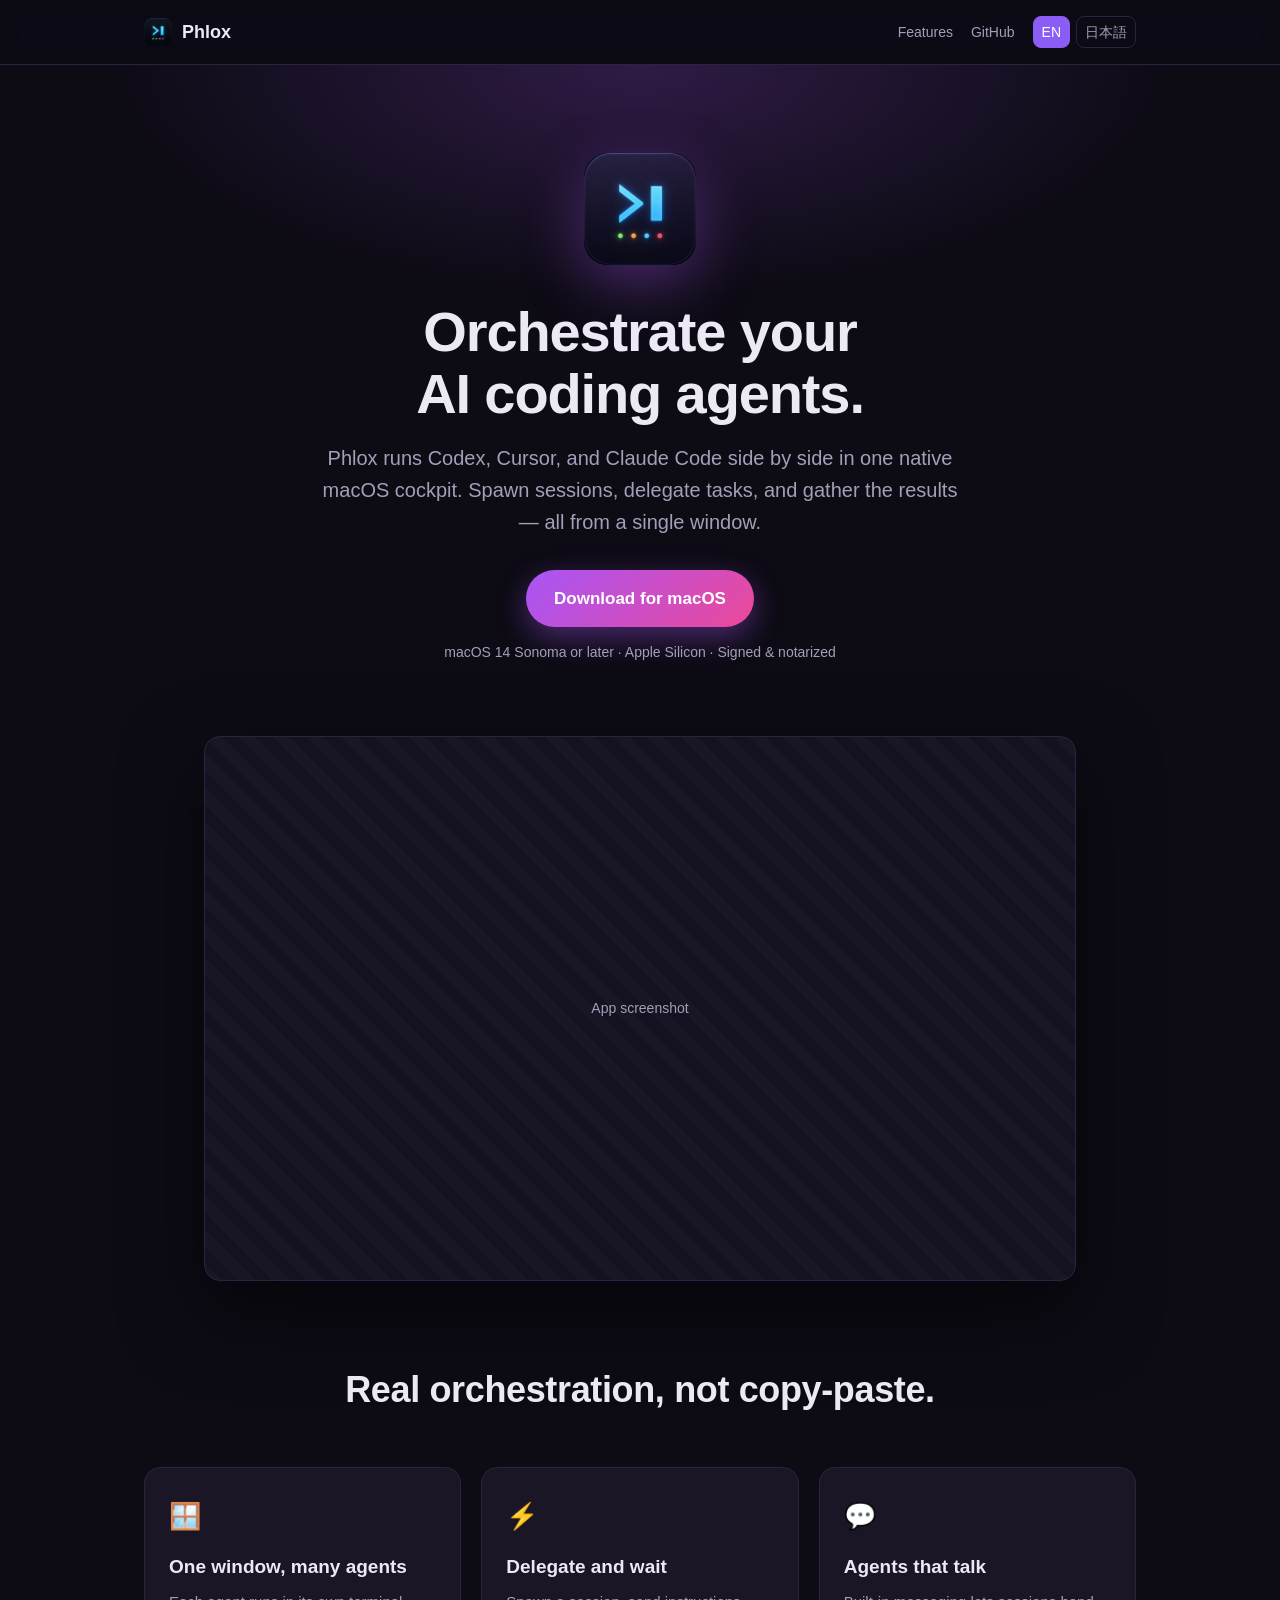
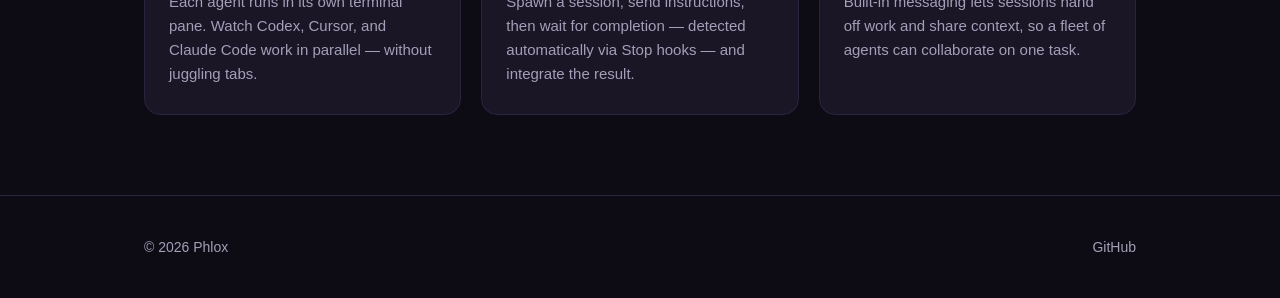
==== index.html @ bf32d3f9 "DLボタン/GitHubリンクを phlox-dist に修正" ====
<!DOCTYPE html>
<html lang="en">
<head>
  <meta charset="UTF-8" />
  <meta name="viewport" content="width=device-width, initial-scale=1.0" />
  <title>Phlox — Orchestrate your AI coding agents</title>
  <meta name="description" content="Phlox runs Codex, Cursor, and Claude Code side by side in one native macOS cockpit. Spawn sessions, delegate tasks, and gather the results — all from a single window." />
  <meta property="og:title" content="Phlox — Orchestrate your AI coding agents" />
  <meta property="og:description" content="Run Codex, Cursor, and Claude Code in parallel on your Mac. Spawn, delegate, integrate." />
  <meta property="og:type" content="website" />
  <meta property="og:url" content="https://phlox.cc/" />
  <meta property="og:image" content="https://phlox.cc/assets/icon.png" />
  <link rel="icon" href="assets/icon.png" />
  <link rel="stylesheet" href="styles.css" />
</head>
<body>
  <header>
    <div class="container nav">
      <a class="brand" href="/"><img src="assets/icon.png" alt="Phlox" />Phlox</a>
      <div class="nav-right">
        <a href="#features">Features</a>
        <a href="https://github.com/HMNZK/phlox-dist" target="_blank" rel="noopener">GitHub</a>
        <span class="lang">
          <a href="/" class="active">EN</a>
          <a href="/ja/">日本語</a>
        </span>
      </div>
    </div>
  </header>

  <main>
    <section class="hero">
      <div class="container">
        <img class="app-icon" src="assets/icon.png" alt="Phlox app icon" />
        <h1>Orchestrate your<br />AI coding agents.</h1>
        <p class="sub">Phlox runs Codex, Cursor, and Claude Code side by side in one native macOS cockpit. Spawn sessions, delegate tasks, and gather the results — all from a single window.</p>
        <div class="cta">
          <a class="btn-primary" href="https://github.com/HMNZK/phlox-dist/releases/latest/download/Phlox.dmg">Download for macOS</a>
        </div>
        <div class="req">macOS 14 Sonoma or later · Apple Silicon · Signed &amp; notarized</div>
      </div>
    </section>

    <section class="container shot">
      <div class="shot-frame">
        <!-- TODO: replace with assets/screenshot.png (captured from the running app) -->
        <div class="shot-placeholder">App screenshot</div>
      </div>
    </section>

    <section class="features" id="features">
      <div class="container">
        <h2>Real orchestration, not copy-paste.</h2>
        <div class="grid">
          <div class="card">
            <div class="ic">🪟</div>
            <h3>One window, many agents</h3>
            <p>Each agent runs in its own terminal pane. Watch Codex, Cursor, and Claude Code work in parallel — without juggling tabs.</p>
          </div>
          <div class="card">
            <div class="ic">⚡</div>
            <h3>Delegate and wait</h3>
            <p>Spawn a session, send instructions, then wait for completion — detected automatically via Stop hooks — and integrate the result.</p>
          </div>
          <div class="card">
            <div class="ic">💬</div>
            <h3>Agents that talk</h3>
            <p>Built-in messaging lets sessions hand off work and share context, so a fleet of agents can collaborate on one task.</p>
          </div>
        </div>
      </div>
    </section>
  </main>

  <footer>
    <div class="container foot">
      <span>© 2026 Phlox</span>
      <span>
        <a href="https://github.com/HMNZK/phlox-dist" target="_blank" rel="noopener">GitHub</a>
      </span>
    </div>
  </footer>
</body>
</html>
---- styles.css ----
:root {
  --bg: #0d0b14;
  --bg-soft: #141121;
  --card: #1a1626;
  --border: #2a2440;
  --text: #ece9f5;
  --muted: #a39fb8;
  --accent: #8b5cf6;
  --accent-grad: linear-gradient(135deg, #a855f7 0%, #ec4899 100%);
  --radius: 16px;
  --maxw: 1040px;
}

* { box-sizing: border-box; }

html { scroll-behavior: smooth; }

body {
  margin: 0;
  font-family: -apple-system, BlinkMacSystemFont, "Segoe UI", "Hiragino Sans",
    "Noto Sans JP", Roboto, Helvetica, Arial, sans-serif;
  background: var(--bg);
  color: var(--text);
  line-height: 1.6;
  -webkit-font-smoothing: antialiased;
}

a { color: inherit; text-decoration: none; }

.container { max-width: var(--maxw); margin: 0 auto; padding: 0 24px; }

/* ---- Header ---- */
header {
  position: sticky;
  top: 0;
  z-index: 10;
  backdrop-filter: saturate(140%) blur(12px);
  background: rgba(13, 11, 20, 0.72);
  border-bottom: 1px solid var(--border);
}
.nav {
  display: flex;
  align-items: center;
  justify-content: space-between;
  height: 64px;
}
.brand { display: flex; align-items: center; gap: 10px; font-weight: 700; font-size: 18px; }
.brand img { width: 28px; height: 28px; border-radius: 7px; }
.nav-right { display: flex; align-items: center; gap: 18px; font-size: 14px; color: var(--muted); }
.nav-right a:hover { color: var(--text); }
.lang { display: inline-flex; gap: 6px; }
.lang a { padding: 4px 8px; border-radius: 8px; border: 1px solid var(--border); }
.lang a.active { background: var(--accent); color: #fff; border-color: var(--accent); }

/* ---- Hero ---- */
.hero { text-align: center; padding: 88px 0 64px; position: relative; }
.hero::before {
  content: "";
  position: absolute; inset: 0;
  background: radial-gradient(60% 50% at 50% 0%, rgba(168, 85, 247, 0.22), transparent 70%);
  pointer-events: none;
}
.hero img.app-icon { width: 112px; height: 112px; border-radius: 24px; box-shadow: 0 20px 60px rgba(168,85,247,0.35); }
.hero h1 {
  font-size: clamp(34px, 6vw, 56px);
  line-height: 1.12;
  margin: 28px 0 16px;
  letter-spacing: -0.02em;
  font-weight: 800;
}
.hero p.sub {
  font-size: clamp(17px, 2.4vw, 20px);
  color: var(--muted);
  max-width: 640px;
  margin: 0 auto 32px;
}
.cta { display: inline-flex; align-items: center; gap: 10px; }
.btn-primary {
  display: inline-flex; align-items: center; gap: 10px;
  background: var(--accent-grad);
  color: #fff;
  font-weight: 700;
  font-size: 17px;
  padding: 15px 28px;
  border-radius: 999px;
  box-shadow: 0 10px 30px rgba(168,85,247,0.4);
  transition: transform .12s ease, box-shadow .12s ease;
}
.btn-primary:hover { transform: translateY(-2px); box-shadow: 0 14px 38px rgba(168,85,247,0.5); }
.req { margin-top: 14px; font-size: 14px; color: var(--muted); }

/* ---- Shot ---- */
.shot { margin: 8px auto 0; max-width: 920px; }
.shot-frame {
  border: 1px solid var(--border);
  border-radius: var(--radius);
  overflow: hidden;
  background: var(--bg-soft);
  box-shadow: 0 30px 80px rgba(0,0,0,0.5);
}
.shot-frame img { display: block; width: 100%; height: auto; }
.shot-placeholder {
  aspect-ratio: 16 / 10;
  display: flex; align-items: center; justify-content: center;
  color: var(--muted); font-size: 14px;
  background:
    repeating-linear-gradient(45deg, rgba(255,255,255,0.02) 0 12px, transparent 12px 24px);
}

/* ---- Features ---- */
.features { padding: 80px 0; }
.features h2 { text-align: center; font-size: clamp(26px, 4vw, 36px); margin: 0 0 48px; letter-spacing: -0.01em; }
.grid {
  display: grid;
  grid-template-columns: repeat(3, 1fr);
  gap: 20px;
}
.card {
  background: var(--card);
  border: 1px solid var(--border);
  border-radius: var(--radius);
  padding: 28px 24px;
}
.card .ic { font-size: 26px; margin-bottom: 14px; }
.card h3 { margin: 0 0 8px; font-size: 19px; }
.card p { margin: 0; color: var(--muted); font-size: 15px; }

/* ---- Footer ---- */
footer {
  border-top: 1px solid var(--border);
  padding: 40px 0;
  color: var(--muted);
  font-size: 14px;
}
.foot { display: flex; align-items: center; justify-content: space-between; flex-wrap: wrap; gap: 12px; }
.foot a:hover { color: var(--text); }

@media (max-width: 760px) {
  .grid { grid-template-columns: 1fr; }
  .hero { padding: 56px 0 40px; }
}
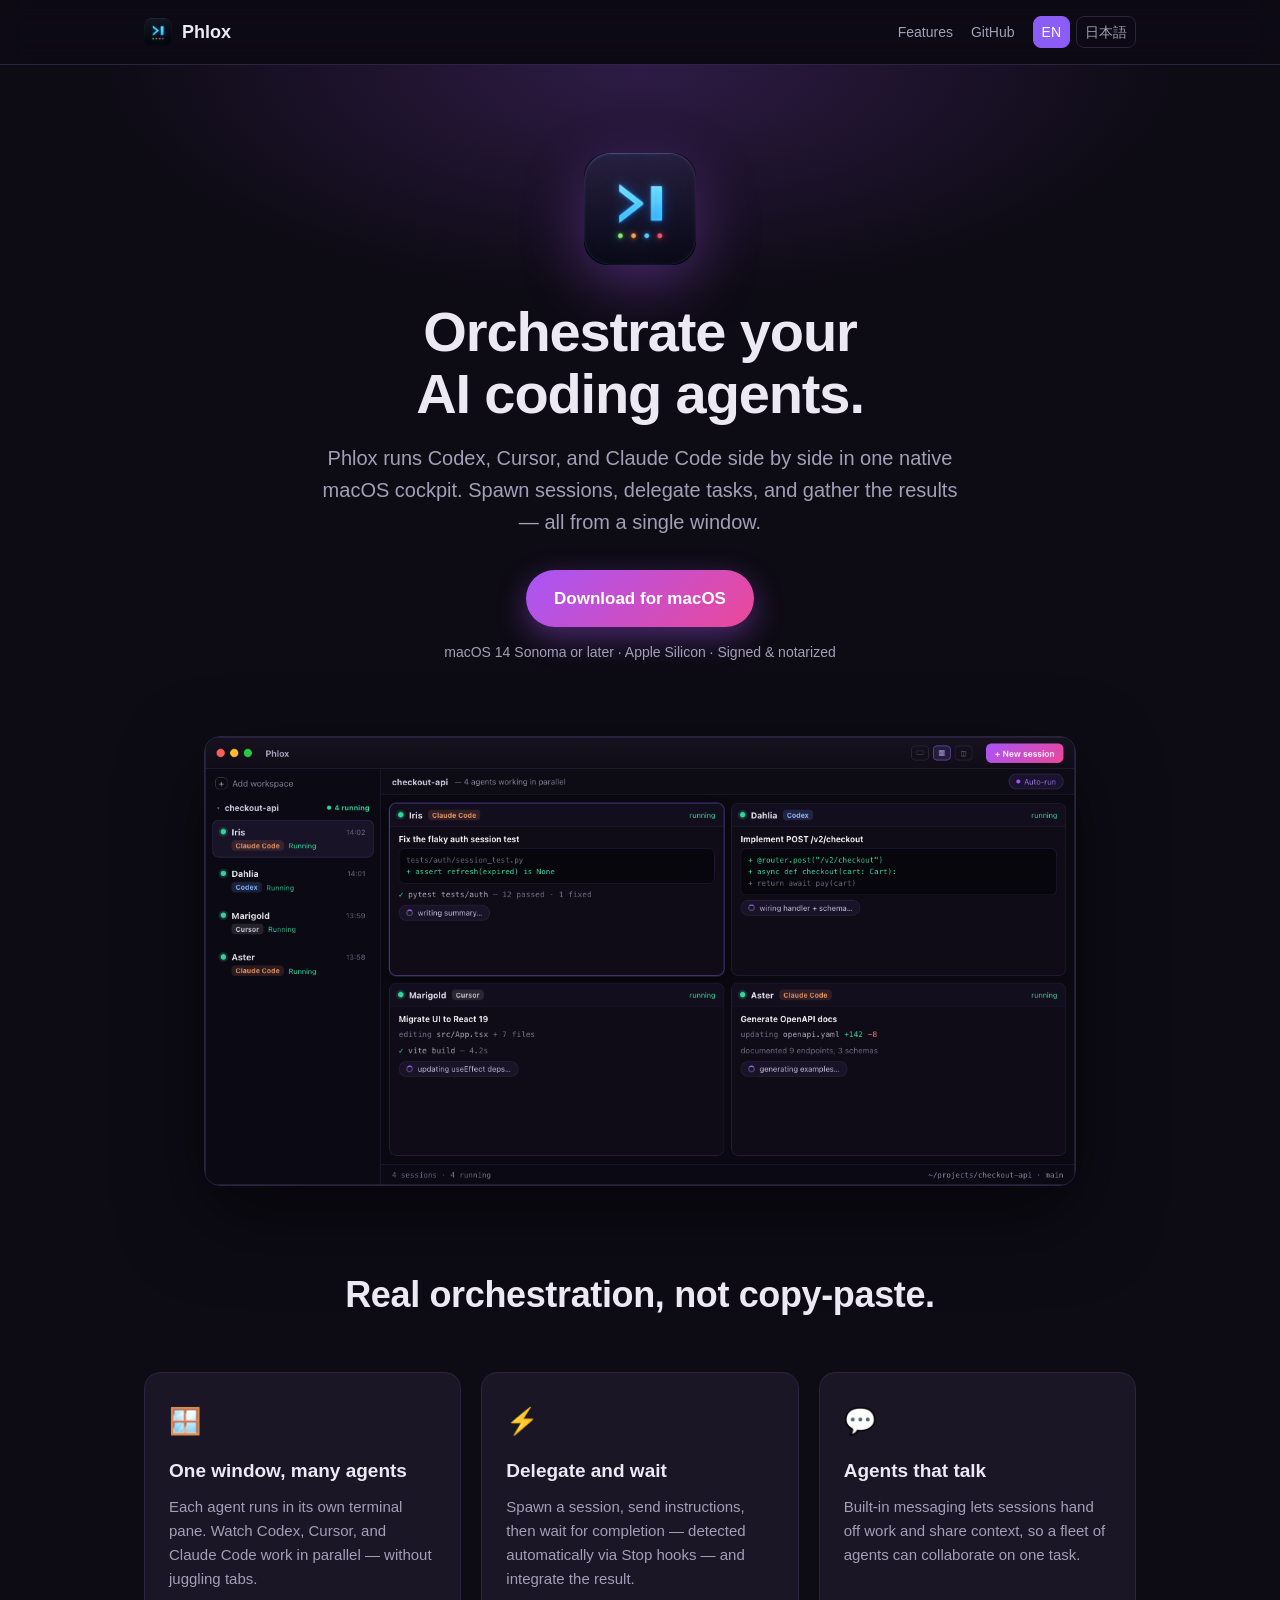
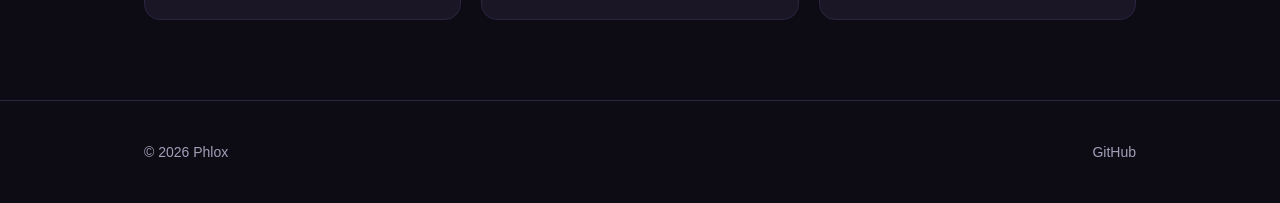
==== commit e0652294: "サイト更新: マーケ用スクショ(並列グリッド)を反映" ====
--- a/index.html
+++ b/index.html
@@ -43,8 +43,7 @@
 
     <section class="container shot">
       <div class="shot-frame">
-        <!-- TODO: replace with assets/screenshot.png (captured from the running app) -->
-        <div class="shot-placeholder">App screenshot</div>
+        <img src="assets/screenshot.png" alt="Phlox running Claude Code, Codex, and Cursor agents in parallel" />
       </div>
     </section>
 
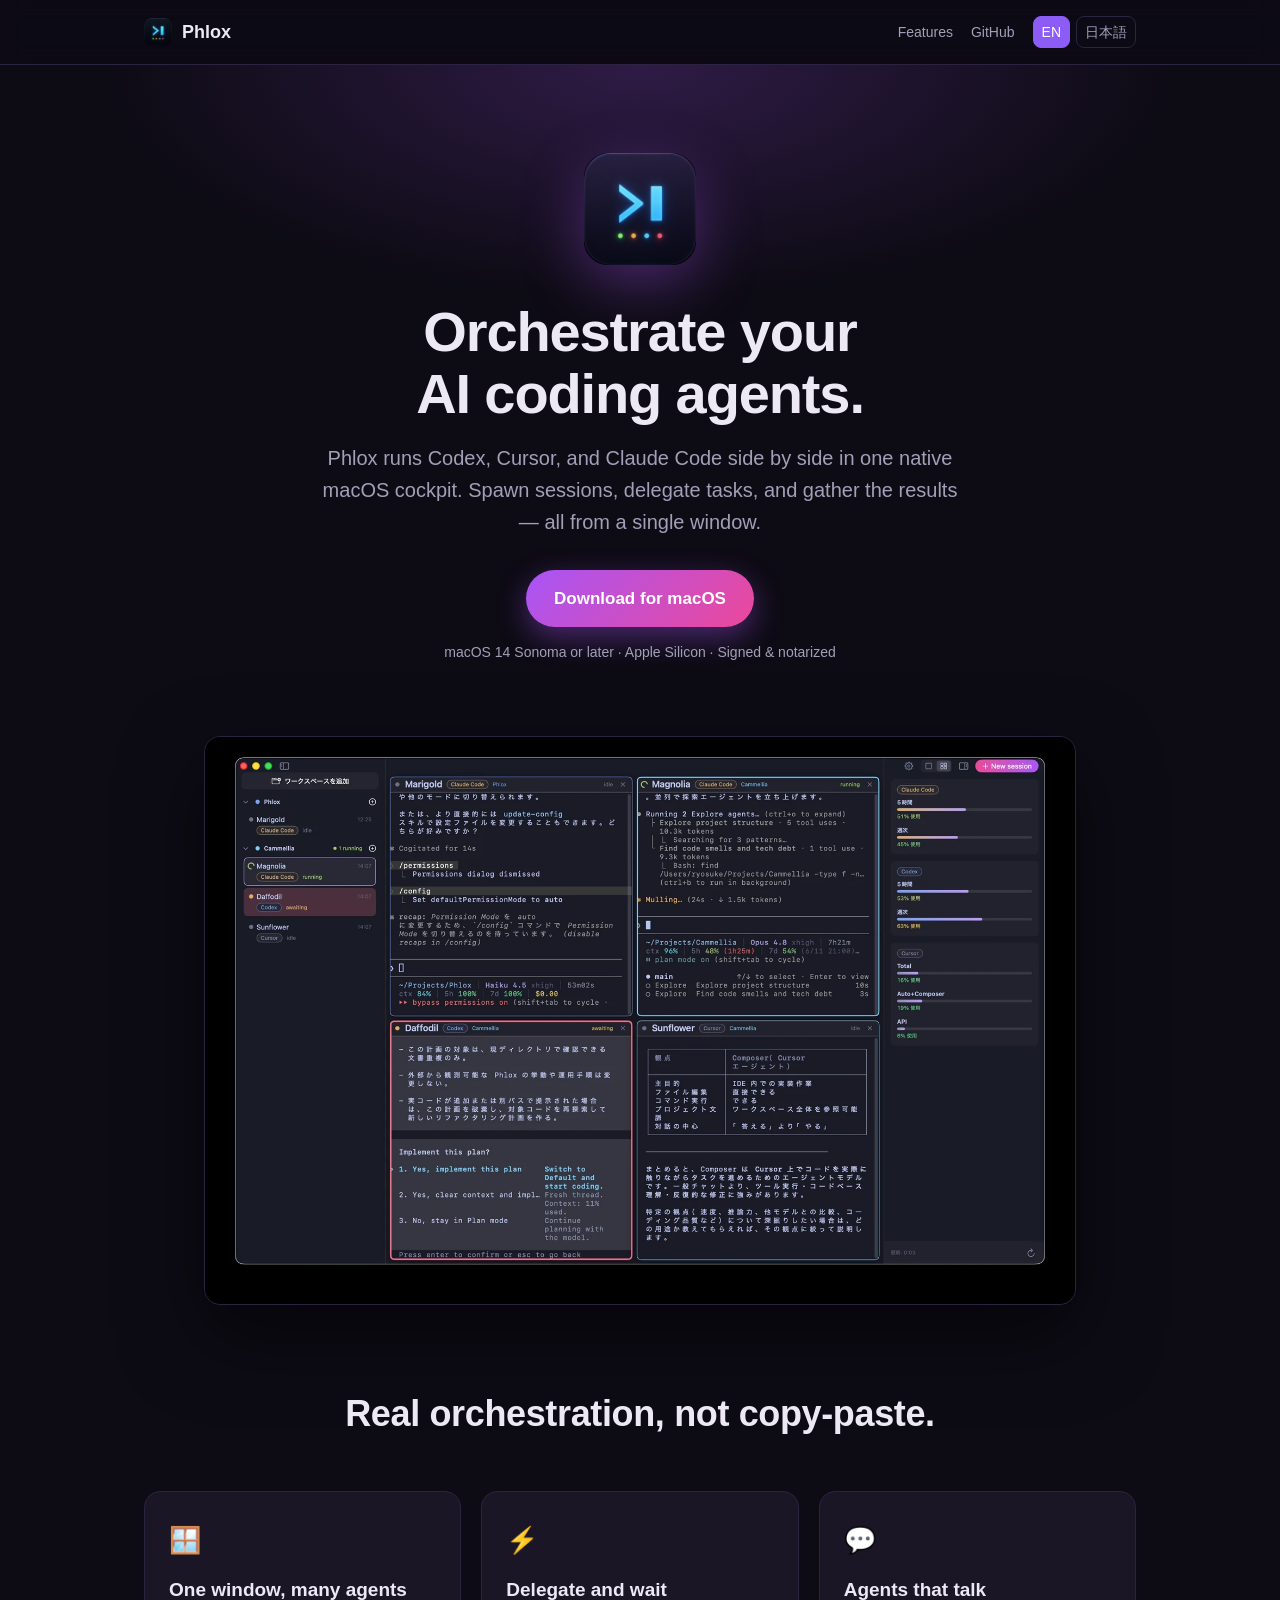
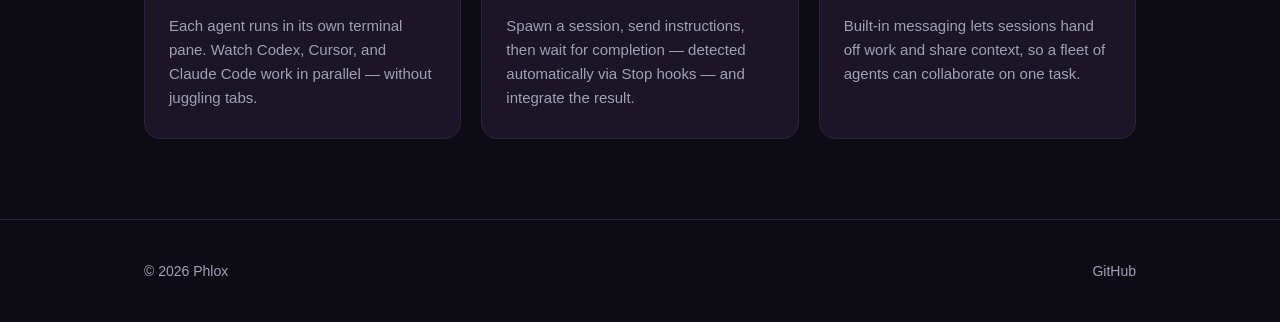
==== commit 3a02dd83: "LPのスクショを最新UI(4エージェントグリッド+使用量サイドバー)に更新しWebP軽量化" ====
--- a/index.html
+++ b/index.html
@@ -43,7 +43,7 @@
 
     <section class="container shot">
       <div class="shot-frame">
-        <img src="assets/screenshot.png" alt="Phlox running Claude Code, Codex, and Cursor agents in parallel" />
+        <img src="assets/screenshot.webp" alt="Phlox running Claude Code, Codex, and Cursor agents in parallel" />
       </div>
     </section>
 
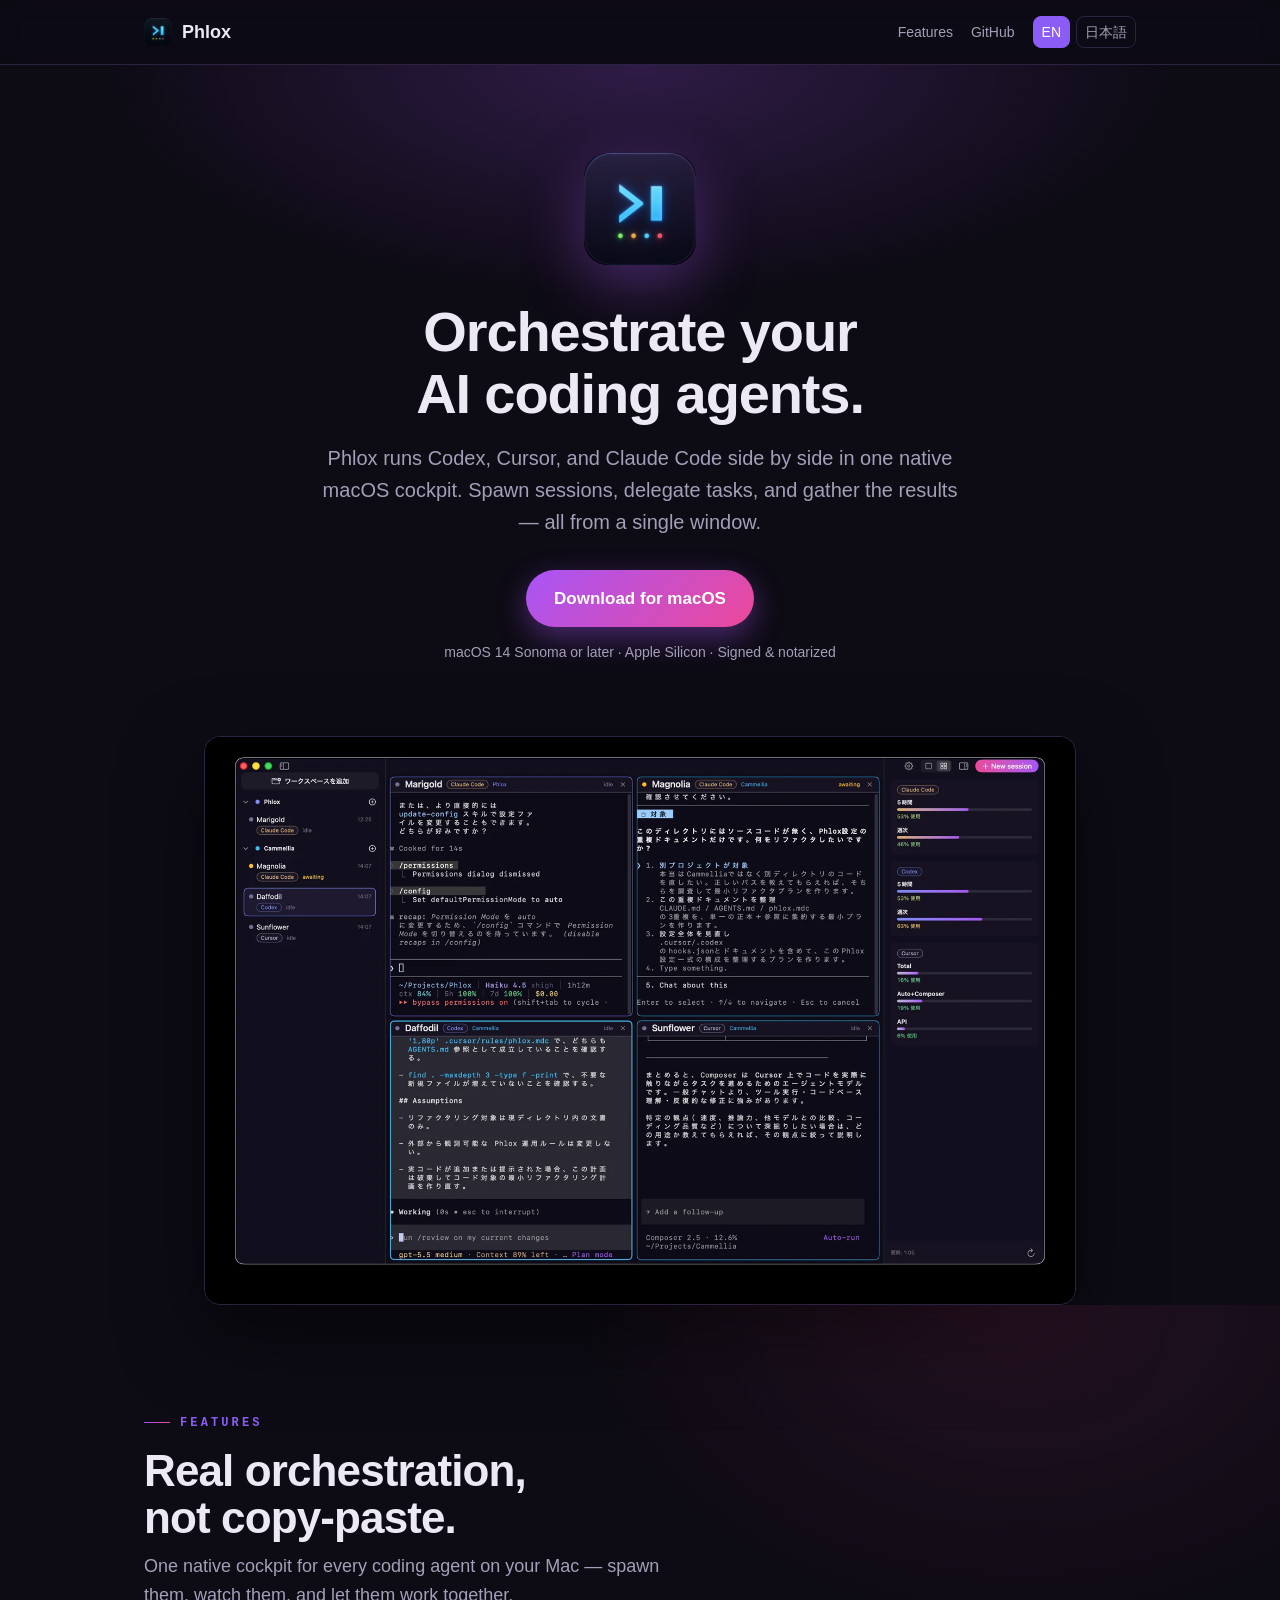
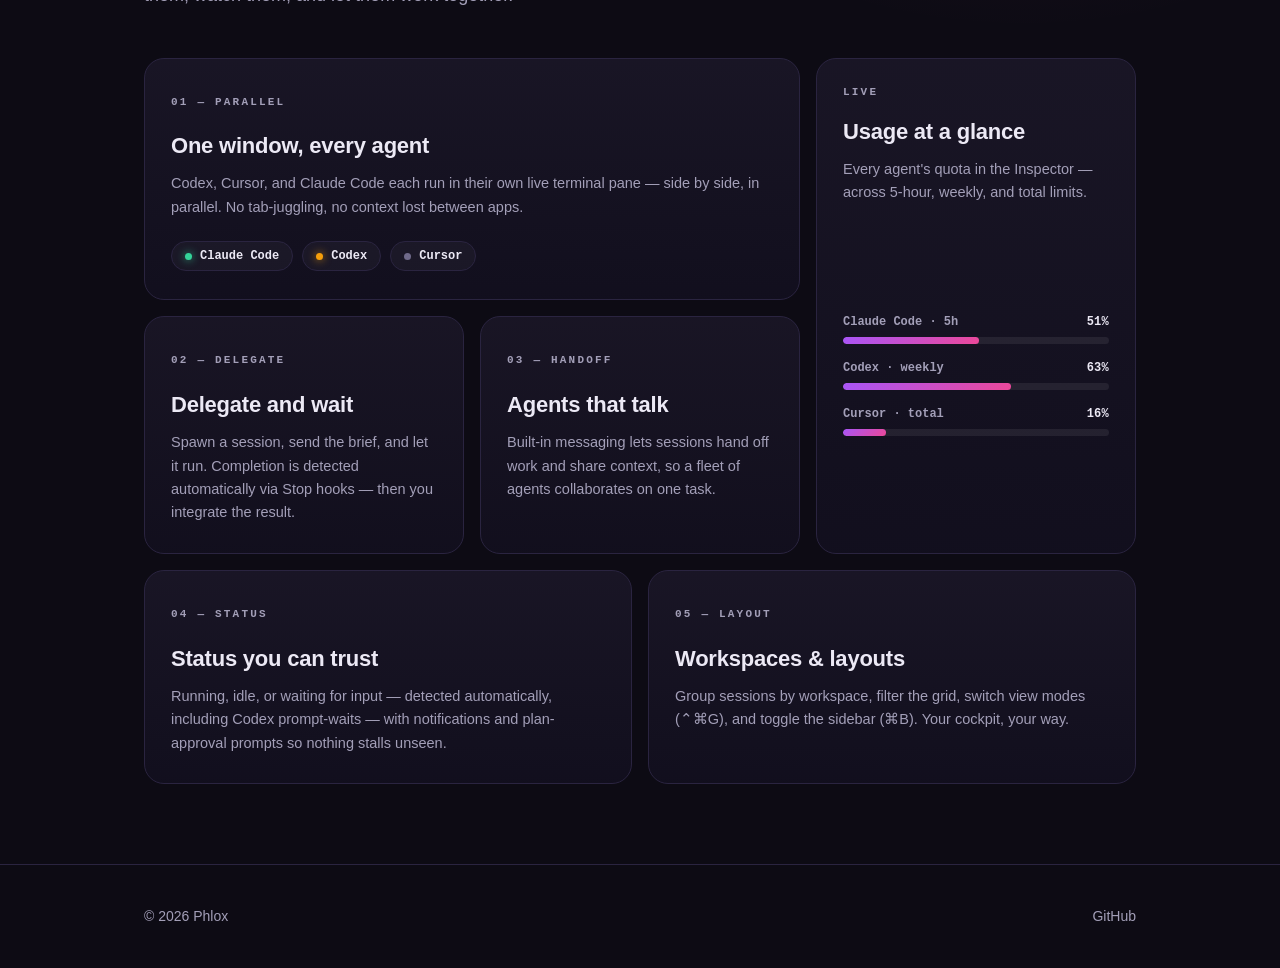
==== commit a13e7e00: "LP: 画像差し替えと機能一覧をbentoグリッドに刷新" ====
--- a/index.html
+++ b/index.html
@@ -49,27 +49,79 @@
 
     <section class="features" id="features">
       <div class="container">
-        <h2>Real orchestration, not copy-paste.</h2>
-        <div class="grid">
-          <div class="card">
-            <div class="ic">🪟</div>
-            <h3>One window, many agents</h3>
-            <p>Each agent runs in its own terminal pane. Watch Codex, Cursor, and Claude Code work in parallel — without juggling tabs.</p>
-          </div>
-          <div class="card">
-            <div class="ic">⚡</div>
+        <div class="head">
+          <span class="eyebrow">Features</span>
+          <h2>Real orchestration, not copy-paste.</h2>
+          <p class="lead">One native cockpit for every coding agent on your Mac — spawn them, watch them, and let them work together.</p>
+        </div>
+
+        <div class="bento">
+          <article class="feat feat-a">
+            <span class="k">01 — Parallel</span>
+            <h3>One window, every agent</h3>
+            <p>Codex, Cursor, and Claude Code each run in their own live terminal pane — side by side, in parallel. No tab-juggling, no context lost between apps.</p>
+            <div class="panes">
+              <span class="pane"><span class="dot run"></span>Claude Code</span>
+              <span class="pane"><span class="dot wait"></span>Codex</span>
+              <span class="pane"><span class="dot idle"></span>Cursor</span>
+            </div>
+          </article>
+
+          <article class="feat feat-usage">
+            <span class="k">Live</span>
+            <h3>Usage at a glance</h3>
+            <p>Every agent's quota in the Inspector — across 5-hour, weekly, and total limits.</p>
+            <div class="usage">
+              <div class="ubar"><div class="ul"><span>Claude Code · 5h</span><b>51%</b></div><div class="track"><div class="fill" style="--w:51%"></div></div></div>
+              <div class="ubar"><div class="ul"><span>Codex · weekly</span><b>63%</b></div><div class="track"><div class="fill" style="--w:63%"></div></div></div>
+              <div class="ubar"><div class="ul"><span>Cursor · total</span><b>16%</b></div><div class="track"><div class="fill" style="--w:16%"></div></div></div>
+            </div>
+          </article>
+
+          <article class="feat feat-c">
+            <span class="k">02 — Delegate</span>
             <h3>Delegate and wait</h3>
-            <p>Spawn a session, send instructions, then wait for completion — detected automatically via Stop hooks — and integrate the result.</p>
-          </div>
-          <div class="card">
-            <div class="ic">💬</div>
+            <p>Spawn a session, send the brief, and let it run. Completion is detected automatically via Stop hooks — then you integrate the result.</p>
+          </article>
+
+          <article class="feat feat-d">
+            <span class="k">03 — Handoff</span>
             <h3>Agents that talk</h3>
-            <p>Built-in messaging lets sessions hand off work and share context, so a fleet of agents can collaborate on one task.</p>
-          </div>
+            <p>Built-in messaging lets sessions hand off work and share context, so a fleet of agents collaborates on one task.</p>
+          </article>
+
+          <article class="feat feat-e">
+            <span class="k">04 — Status</span>
+            <h3>Status you can trust</h3>
+            <p>Running, idle, or waiting for input — detected automatically, including Codex prompt-waits — with notifications and plan-approval prompts so nothing stalls unseen.</p>
+          </article>
+
+          <article class="feat feat-f">
+            <span class="k">05 — Layout</span>
+            <h3>Workspaces &amp; layouts</h3>
+            <p>Group sessions by workspace, filter the grid, switch view modes (⌃⌘G), and toggle the sidebar (⌘B). Your cockpit, your way.</p>
+          </article>
         </div>
       </div>
     </section>
   </main>
+
+  <script>
+    document.documentElement.classList.add('js');
+    (function () {
+      var els = document.querySelectorAll('.feat');
+      if (!('IntersectionObserver' in window)) {
+        els.forEach(function (e) { e.classList.add('in'); });
+        return;
+      }
+      var io = new IntersectionObserver(function (entries) {
+        entries.forEach(function (en) {
+          if (en.isIntersecting) { en.target.classList.add('in'); io.unobserve(en.target); }
+        });
+      }, { threshold: 0.18 });
+      els.forEach(function (e) { io.observe(e); });
+    })();
+  </script>
 
   <footer>
     <div class="container foot">
--- a/styles.css
+++ b/styles.css
@@ -9,6 +9,7 @@
   --accent-grad: linear-gradient(135deg, #a855f7 0%, #ec4899 100%);
   --radius: 16px;
   --maxw: 1040px;
+  --mono: ui-monospace, "SF Mono", "JetBrains Mono", Menlo, monospace;
 }
 
 * { box-sizing: border-box; }
@@ -107,23 +108,90 @@
     repeating-linear-gradient(45deg, rgba(255,255,255,0.02) 0 12px, transparent 12px 24px);
 }
 
-/* ---- Features ---- */
-.features { padding: 80px 0; }
-.features h2 { text-align: center; font-size: clamp(26px, 4vw, 36px); margin: 0 0 48px; letter-spacing: -0.01em; }
-.grid {
-  display: grid;
-  grid-template-columns: repeat(3, 1fr);
-  gap: 20px;
-}
-.card {
-  background: var(--card);
+/* ---- Features (bento) ---- */
+.features { padding: 100px 0 80px; position: relative; }
+.features::before {
+  content: "";
+  position: absolute; inset: 0;
+  background: radial-gradient(50% 40% at 80% 0%, rgba(236, 72, 153, 0.10), transparent 70%);
+  pointer-events: none;
+}
+.features .head { position: relative; margin: 0 0 48px; }
+.eyebrow {
+  display: inline-flex; align-items: center; gap: 10px;
+  font: 600 12px/1 var(--mono);
+  letter-spacing: 0.26em; text-transform: uppercase;
+  color: var(--accent);
+}
+.eyebrow::before { content: ""; width: 26px; height: 1px; background: var(--accent-grad); }
+.features h2 {
+  font-size: clamp(28px, 4.6vw, 44px);
+  line-height: 1.08; letter-spacing: -0.02em; font-weight: 800;
+  margin: 16px 0 10px; max-width: 18ch;
+}
+.features .lead { margin: 0; color: var(--muted); font-size: clamp(16px, 2vw, 18px); max-width: 56ch; }
+
+.bento { display: grid; grid-template-columns: repeat(6, 1fr); gap: 16px; }
+.feat {
+  position: relative; isolation: isolate; overflow: hidden;
+  background: linear-gradient(180deg, rgba(26, 22, 38, 0.92), rgba(18, 15, 30, 0.92));
   border: 1px solid var(--border);
-  border-radius: var(--radius);
-  padding: 28px 24px;
-}
-.card .ic { font-size: 26px; margin-bottom: 14px; }
-.card h3 { margin: 0 0 8px; font-size: 19px; }
-.card p { margin: 0; color: var(--muted); font-size: 15px; }
+  border-radius: 20px;
+  padding: 28px 26px;
+  transition: transform .25s ease, border-color .25s ease;
+}
+/* gradient hairline that lights up on hover */
+.feat::after {
+  content: ""; position: absolute; inset: 0; border-radius: inherit; padding: 1px;
+  background: var(--accent-grad);
+  -webkit-mask: linear-gradient(#000 0 0) content-box, linear-gradient(#000 0 0);
+  -webkit-mask-composite: xor; mask-composite: exclude;
+  opacity: 0; transition: opacity .3s ease; pointer-events: none;
+}
+.feat:hover { transform: translateY(-4px); }
+.feat:hover::after { opacity: .85; }
+.feat .k {
+  font: 600 11px/1 var(--mono);
+  letter-spacing: .2em; text-transform: uppercase; color: var(--muted);
+}
+.feat h3 { margin: 16px 0 9px; font-size: clamp(19px, 2.2vw, 22px); letter-spacing: -0.01em; }
+.feat p { margin: 0; color: var(--muted); font-size: 14.5px; line-height: 1.62; }
+
+.feat-a { grid-column: span 4; }
+.feat-usage { grid-column: span 2; grid-row: span 2; display: flex; flex-direction: column; }
+.feat-c, .feat-d { grid-column: span 2; }
+.feat-e, .feat-f { grid-column: span 3; }
+
+/* flagship: live agent panes */
+.panes { display: flex; flex-wrap: wrap; gap: 9px; margin-top: 22px; }
+.pane {
+  display: inline-flex; align-items: center; gap: 8px;
+  font: 600 12px/1 var(--mono); color: var(--text);
+  background: rgba(255, 255, 255, 0.035);
+  border: 1px solid var(--border); border-radius: 999px; padding: 8px 13px;
+}
+.pane .dot { width: 7px; height: 7px; border-radius: 50%; }
+.dot.run  { background: #34d399; box-shadow: 0 0 9px rgba(52, 211, 153, 0.8); }
+.dot.wait { background: #f59e0b; box-shadow: 0 0 9px rgba(245, 158, 11, 0.8); }
+.dot.idle { background: #6f6a8a; }
+
+/* usage monitor mock — echoes the real Inspector sidebar */
+.usage { margin-top: 22px; display: flex; flex-direction: column; gap: 18px; flex: 1; justify-content: center; }
+.ubar .ul { display: flex; justify-content: space-between; align-items: baseline; margin-bottom: 9px; font: 600 12px/1 var(--mono); color: var(--muted); }
+.ubar .ul b { color: var(--text); letter-spacing: .02em; }
+.track { height: 7px; border-radius: 999px; background: rgba(255, 255, 255, 0.07); overflow: hidden; }
+.fill { height: 100%; width: var(--w); border-radius: 999px; background: var(--accent-grad); }
+
+/* scroll reveal (progressively enhanced; full content shown without JS) */
+.js .feat { opacity: 0; transform: translateY(16px); }
+.js .feat.in { opacity: 1; transform: none; transition: opacity .55s ease, transform .55s ease; }
+.js .feat:nth-child(2).in { transition-delay: .06s; }
+.js .feat:nth-child(3).in { transition-delay: .10s; }
+.js .feat:nth-child(4).in { transition-delay: .14s; }
+.js .feat:nth-child(5).in { transition-delay: .18s; }
+.js .feat:nth-child(6).in { transition-delay: .22s; }
+.js .fill { width: 0; }
+.js .feat-usage.in .fill { width: var(--w); transition: width 1.1s cubic-bezier(.2, .7, .2, 1) .25s; }
 
 /* ---- Footer ---- */
 footer {
@@ -135,7 +203,21 @@
 .foot { display: flex; align-items: center; justify-content: space-between; flex-wrap: wrap; gap: 12px; }
 .foot a:hover { color: var(--text); }
 
+@media (max-width: 1000px) {
+  .bento { grid-template-columns: repeat(2, 1fr); }
+  .feat { grid-column: span 1; grid-row: auto; }
+  .feat-a, .feat-usage, .feat-e, .feat-f { grid-column: span 2; }
+}
 @media (max-width: 760px) {
-  .grid { grid-template-columns: 1fr; }
   .hero { padding: 56px 0 40px; }
 }
+@media (max-width: 620px) {
+  .bento { grid-template-columns: 1fr; }
+  .feat, .feat-a, .feat-usage, .feat-e, .feat-f { grid-column: span 1; }
+}
+
+@media (prefers-reduced-motion: reduce) {
+  .js .feat { opacity: 1; transform: none; }
+  .js .fill { width: var(--w); transition: none; }
+  .feat:hover { transform: none; }
+}
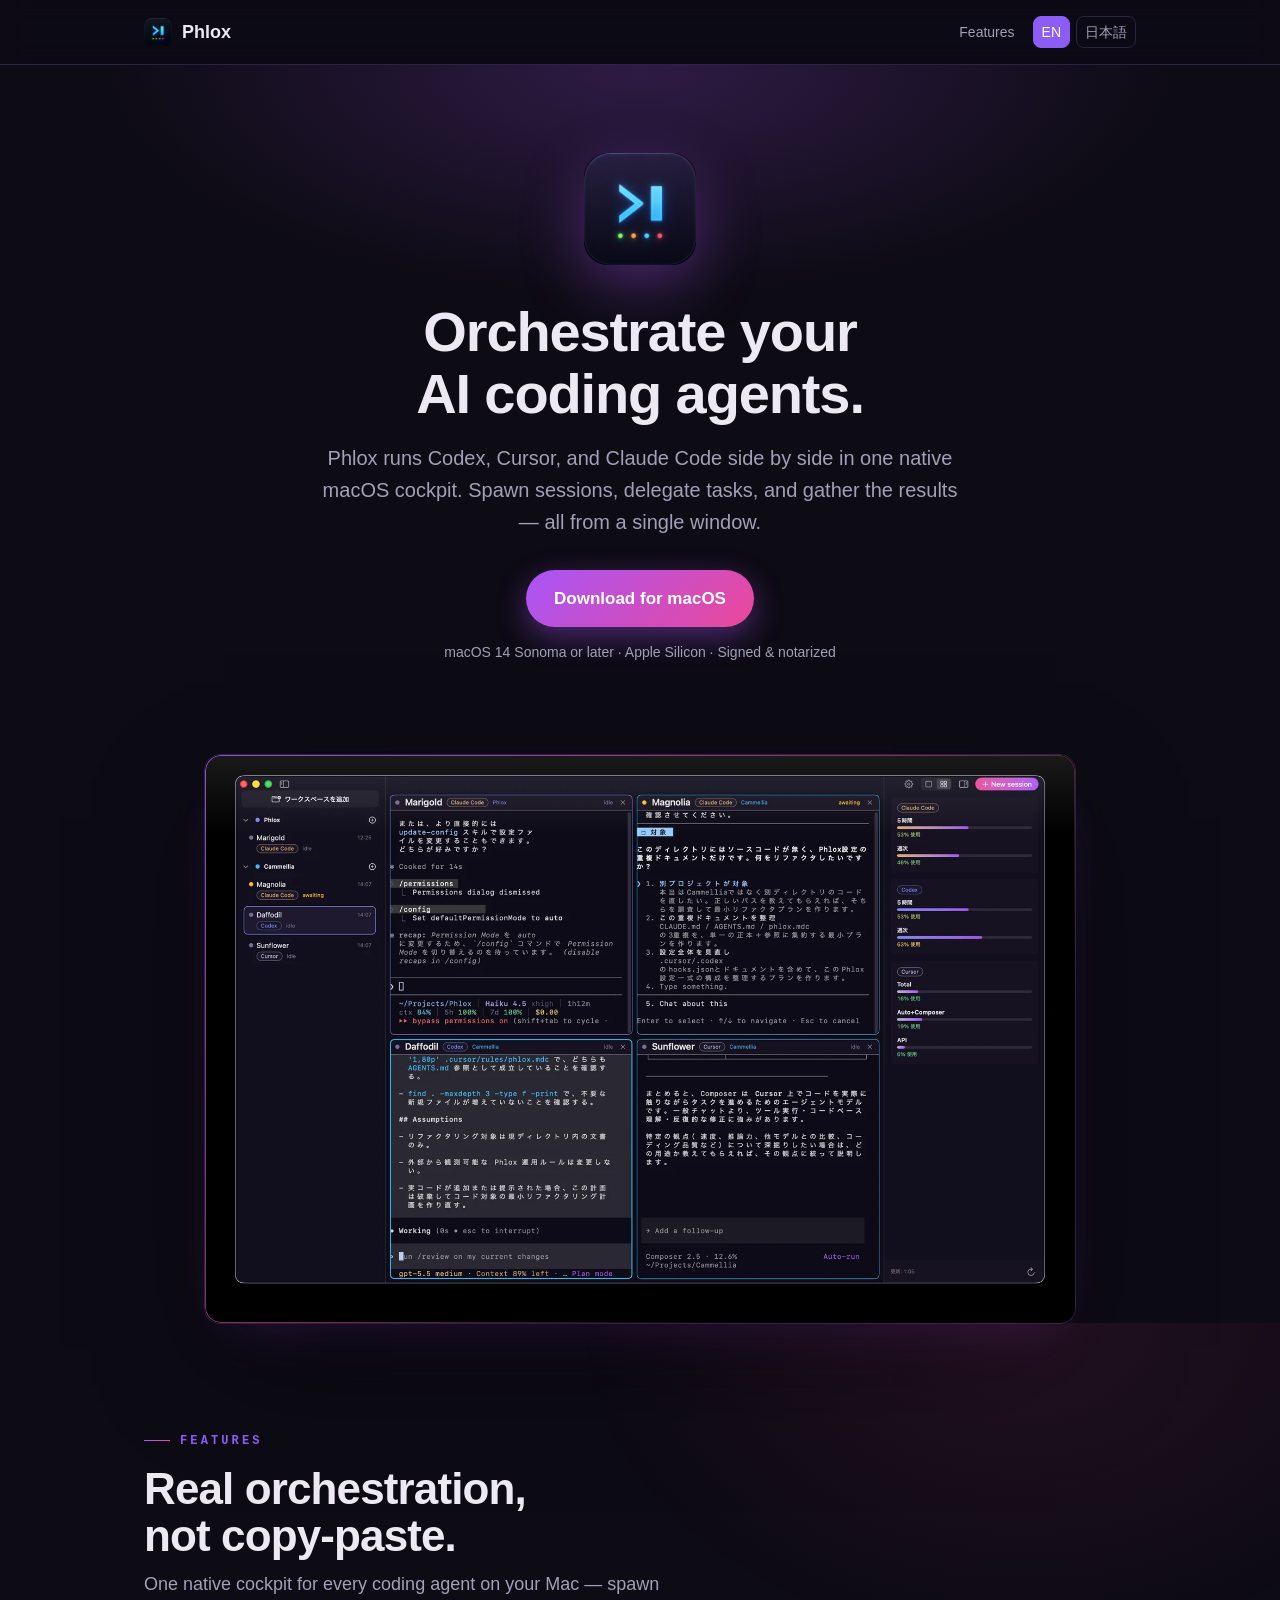
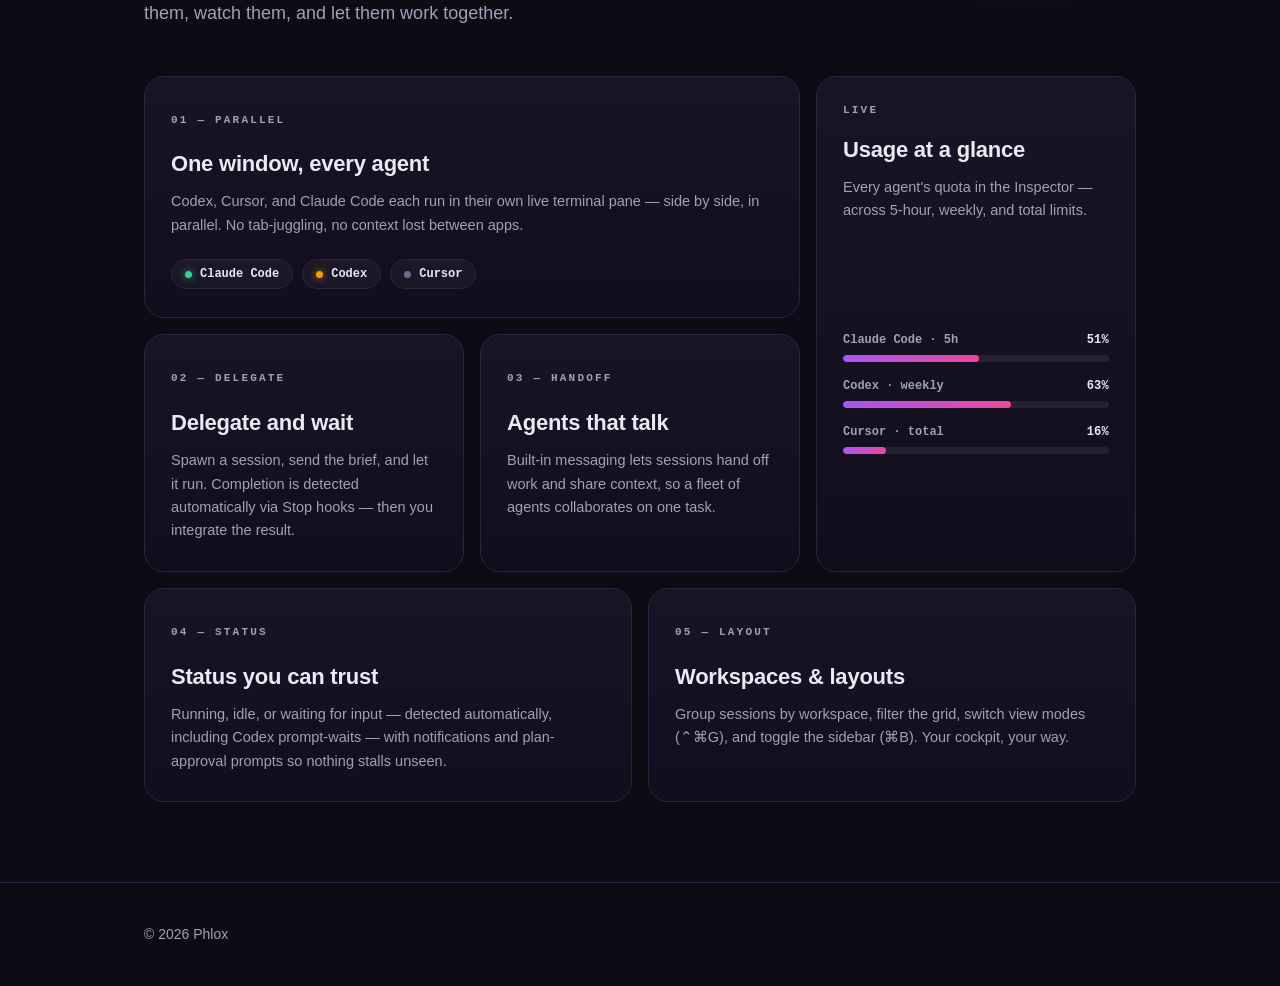
==== commit 1d1dbfc0: "LP: nav/footerのGitHubリンクを削除(Downloadボタンは維持)" ====
--- a/index.html
+++ b/index.html
@@ -19,7 +19,6 @@
       <a class="brand" href="/"><img src="assets/icon.png" alt="Phlox" />Phlox</a>
       <div class="nav-right">
         <a href="#features">Features</a>
-        <a href="https://github.com/HMNZK/phlox-dist" target="_blank" rel="noopener">GitHub</a>
         <span class="lang">
           <a href="/" class="active">EN</a>
           <a href="/ja/">日本語</a>
@@ -126,9 +125,6 @@
   <footer>
     <div class="container foot">
       <span>© 2026 Phlox</span>
-      <span>
-        <a href="https://github.com/HMNZK/phlox-dist" target="_blank" rel="noopener">GitHub</a>
-      </span>
     </div>
   </footer>
 </body>
--- a/styles.css
+++ b/styles.css
@@ -91,15 +91,54 @@
 .req { margin-top: 14px; font-size: 14px; color: var(--muted); }
 
 /* ---- Shot ---- */
-.shot { margin: 8px auto 0; max-width: 920px; }
+.shot { margin: 26px auto 0; max-width: 920px; position: relative; perspective: 1600px; }
+/* colored aura glowing behind the window */
+.shot::before {
+  content: "";
+  position: absolute; z-index: 0;
+  left: 50%; top: 5%; transform: translateX(-50%);
+  width: 84%; height: 88%;
+  background: radial-gradient(50% 50% at 50% 45%, rgba(168, 85, 247, 0.42), rgba(236, 72, 153, 0.16) 48%, transparent 72%);
+  filter: blur(48px);
+  pointer-events: none;
+}
 .shot-frame {
+  position: relative; z-index: 1;
   border: 1px solid var(--border);
   border-radius: var(--radius);
   overflow: hidden;
   background: var(--bg-soft);
-  box-shadow: 0 30px 80px rgba(0,0,0,0.5);
+  box-shadow:
+    0 2px 0 rgba(255, 255, 255, 0.05) inset,
+    0 44px 110px -20px rgba(0, 0, 0, 0.72),
+    0 22px 60px -34px rgba(168, 85, 247, 0.55);
+  transform-style: preserve-3d;
+  animation: shotIn 1.2s cubic-bezier(.2, .7, .2, 1) both,
+             shotFloat 9s ease-in-out 1.3s infinite;
+}
+/* gradient hairline edge */
+.shot-frame::after {
+  content: ""; position: absolute; inset: 0; z-index: 3; border-radius: inherit;
+  padding: 1px; pointer-events: none;
+  background: linear-gradient(135deg, rgba(168, 85, 247, 0.85), rgba(236, 72, 153, 0.55) 45%, transparent 78%);
+  -webkit-mask: linear-gradient(#000 0 0) content-box, linear-gradient(#000 0 0);
+  -webkit-mask-composite: xor; mask-composite: exclude;
+}
+/* top glass sheen */
+.shot-frame::before {
+  content: ""; position: absolute; inset: 0; z-index: 2; border-radius: inherit; pointer-events: none;
+  background: linear-gradient(180deg, rgba(255, 255, 255, 0.10), transparent 14%);
 }
 .shot-frame img { display: block; width: 100%; height: auto; }
+
+@keyframes shotIn {
+  from { opacity: 0; transform: rotateX(9deg) translateY(46px) scale(.965); }
+  to   { opacity: 1; transform: rotateX(0) translateY(0) scale(1); }
+}
+@keyframes shotFloat {
+  0%, 100% { transform: translateY(0); }
+  50%      { transform: translateY(-9px); }
+}
 .shot-placeholder {
   aspect-ratio: 16 / 10;
   display: flex; align-items: center; justify-content: center;
@@ -220,4 +259,5 @@
   .js .feat { opacity: 1; transform: none; }
   .js .fill { width: var(--w); transition: none; }
   .feat:hover { transform: none; }
-}
+  .shot-frame { animation: none; opacity: 1; transform: none; }
+}
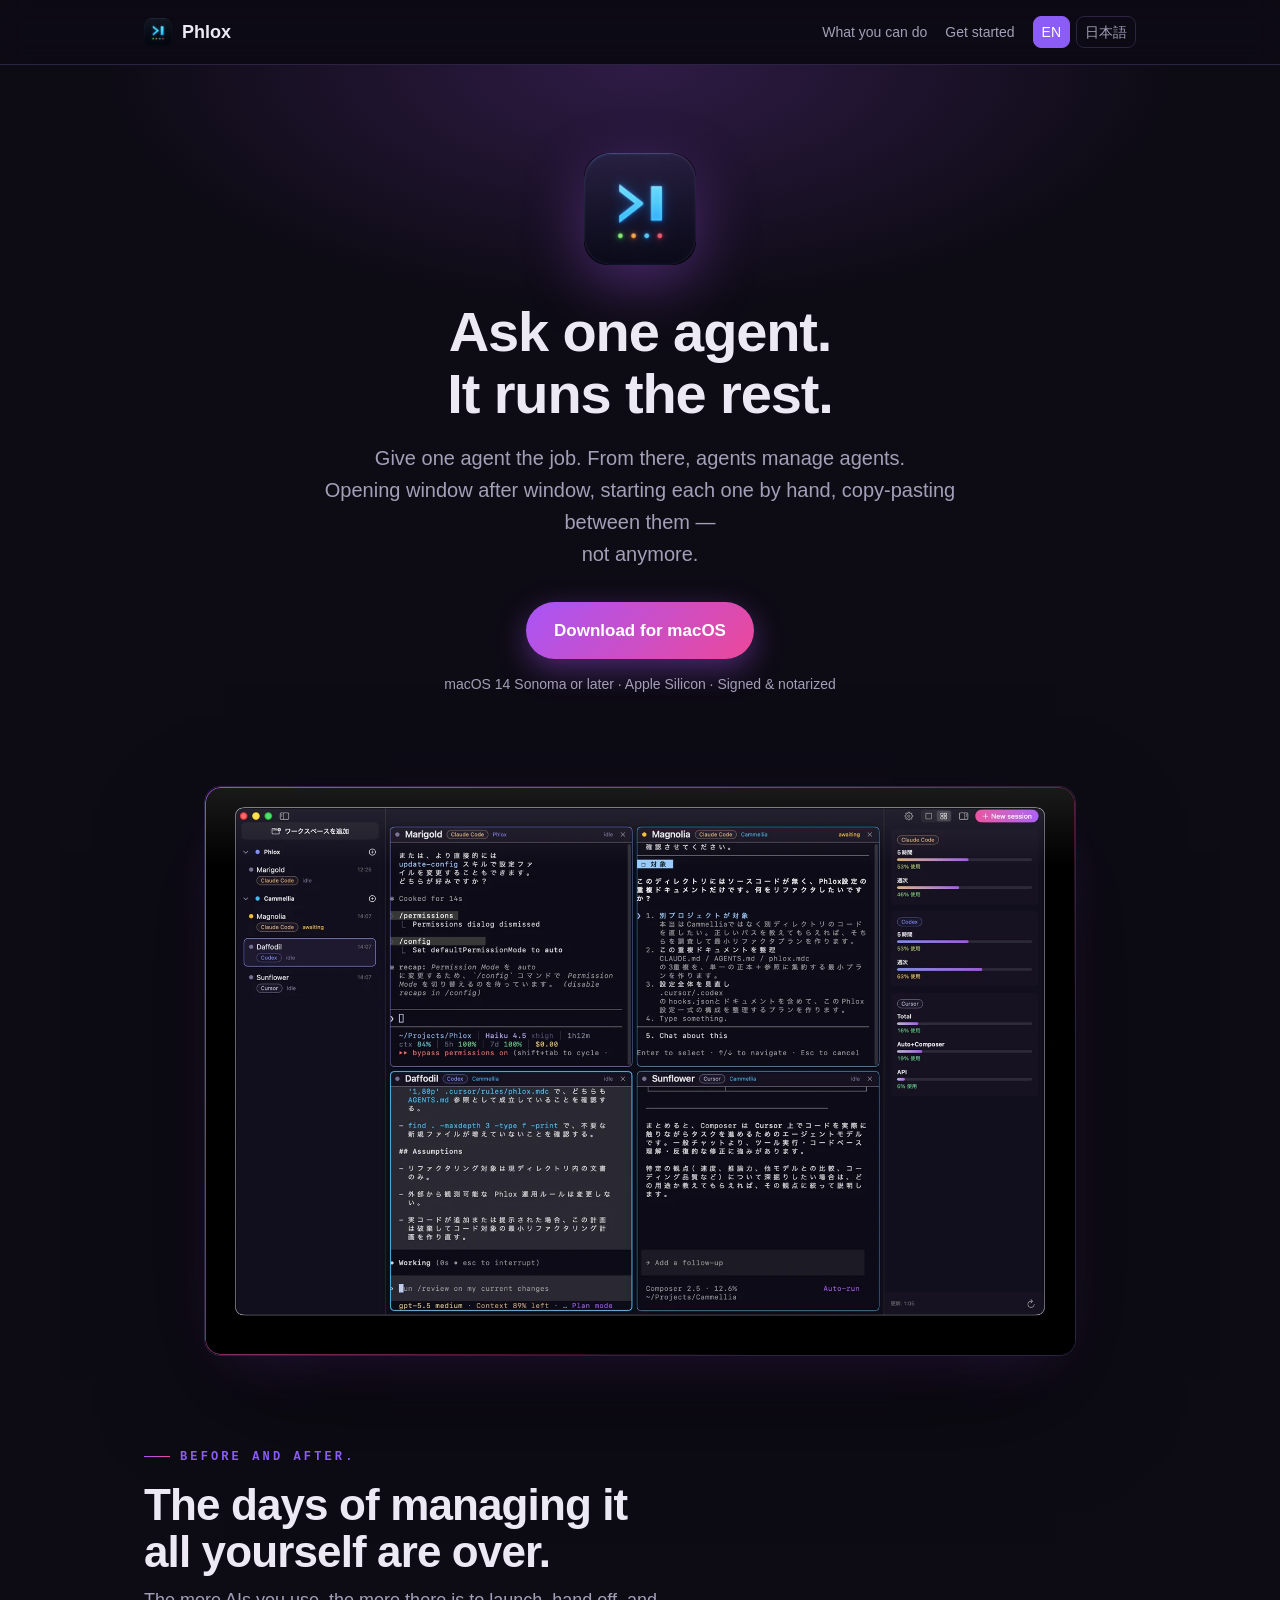
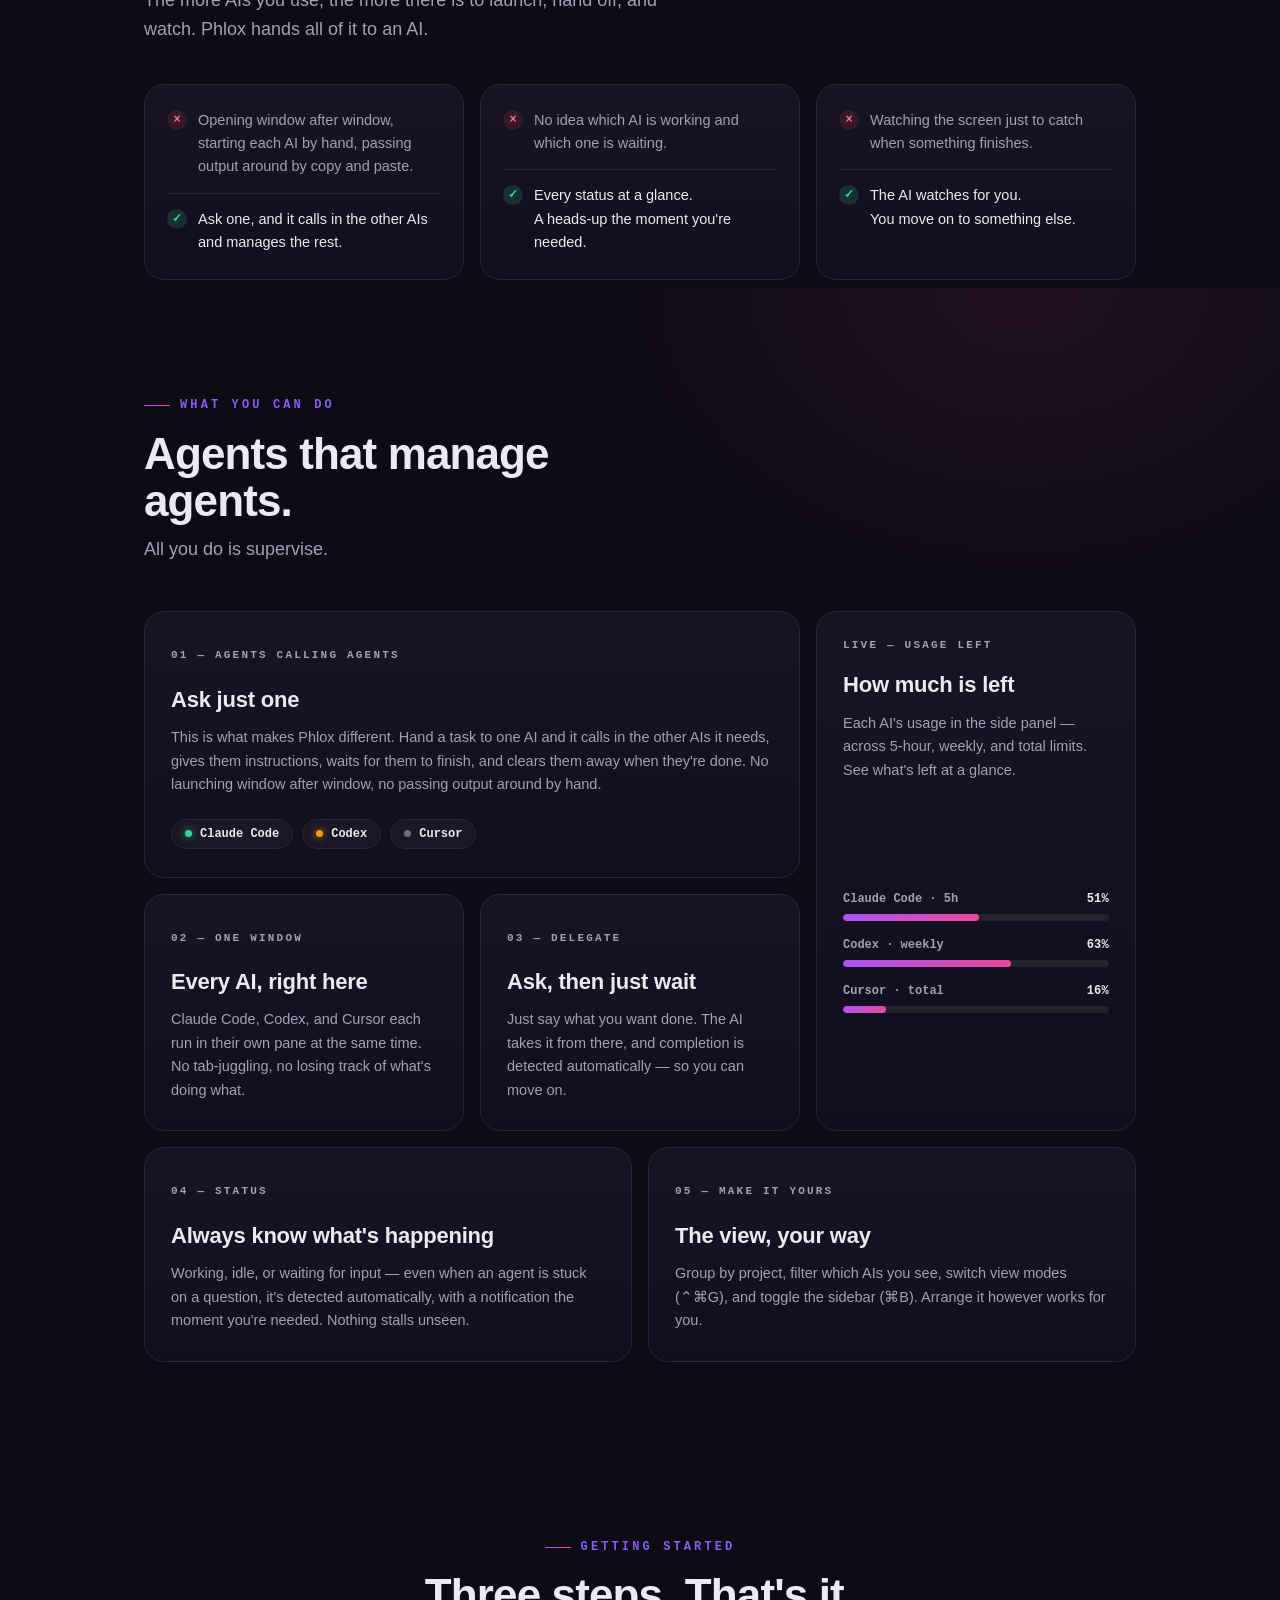
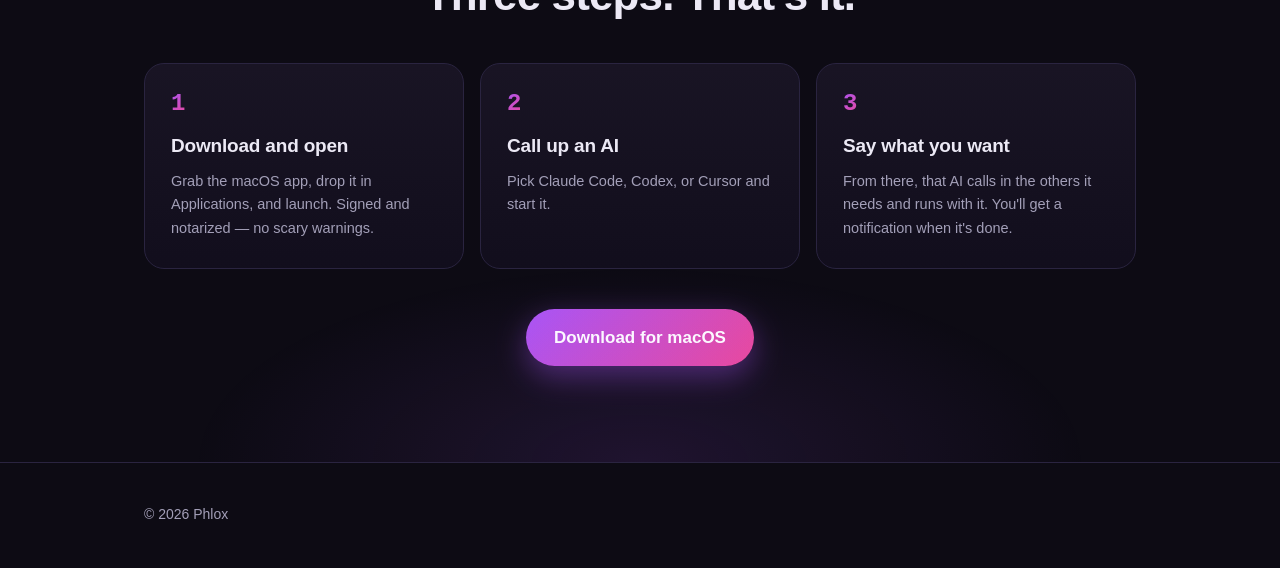
==== commit f7f9b814: "LP: AIがAIを呼び出す価値を主役にApple風コピーへ刷新(日英)" ====
--- a/index.html
+++ b/index.html
@@ -3,10 +3,10 @@
 <head>
   <meta charset="UTF-8" />
   <meta name="viewport" content="width=device-width, initial-scale=1.0" />
-  <title>Phlox — Orchestrate your AI coding agents</title>
-  <meta name="description" content="Phlox runs Codex, Cursor, and Claude Code side by side in one native macOS cockpit. Spawn sessions, delegate tasks, and gather the results — all from a single window." />
-  <meta property="og:title" content="Phlox — Orchestrate your AI coding agents" />
-  <meta property="og:description" content="Run Codex, Cursor, and Claude Code in parallel on your Mac. Spawn, delegate, integrate." />
+  <title>Phlox — Ask one agent. It runs the rest.</title>
+  <meta name="description" content="Hand a task to a single AI, and it calls in the others — instructing them, waiting on them, and wrapping up when they're done. Claude Code, Codex, and Cursor, in one Mac app." />
+  <meta property="og:title" content="Phlox — Ask one agent. It runs the rest." />
+  <meta property="og:description" content="Hand a task to one AI and it calls in the others to get it done. No more opening window after window." />
   <meta property="og:type" content="website" />
   <meta property="og:url" content="https://phlox.cc/" />
   <meta property="og:image" content="https://phlox.cc/assets/icon.png" />
@@ -18,7 +18,8 @@
     <div class="container nav">
       <a class="brand" href="/"><img src="assets/icon.png" alt="Phlox" />Phlox</a>
       <div class="nav-right">
-        <a href="#features">Features</a>
+        <a href="#features">What you can do</a>
+        <a href="#start">Get started</a>
         <span class="lang">
           <a href="/" class="active">EN</a>
           <a href="/ja/">日本語</a>
@@ -31,8 +32,10 @@
     <section class="hero">
       <div class="container">
         <img class="app-icon" src="assets/icon.png" alt="Phlox app icon" />
-        <h1>Orchestrate your<br />AI coding agents.</h1>
-        <p class="sub">Phlox runs Codex, Cursor, and Claude Code side by side in one native macOS cockpit. Spawn sessions, delegate tasks, and gather the results — all from a single window.</p>
+        <h1>Ask one agent.<br />It runs the rest.</h1>
+        <p class="sub">Give one agent the job. From there, agents manage agents.<br />
+          Opening window after window, starting each one by hand, copy-pasting between them —<br />
+          not anymore.</p>
         <div class="cta">
           <a class="btn-primary" href="https://github.com/HMNZK/phlox-dist/releases/latest/download/Phlox.dmg">Download for macOS</a>
         </div>
@@ -42,23 +45,47 @@
 
     <section class="container shot">
       <div class="shot-frame">
-        <img src="assets/screenshot.webp" alt="Phlox running Claude Code, Codex, and Cursor agents in parallel" />
+        <img src="assets/screenshot.webp" alt="Phlox running several AI agents at once in one window" />
+      </div>
+    </section>
+
+    <section class="problem" id="why">
+      <div class="container">
+        <div class="head">
+          <span class="eyebrow">Before and after.</span>
+          <h2>The days of managing it all yourself are over.</h2>
+          <p class="lead">The more AIs you use, the more there is to launch, hand off, and watch. Phlox hands all of it to an AI.</p>
+        </div>
+        <div class="pains">
+          <article class="pain">
+            <div class="row bad"><span class="ic">×</span><span>Opening window after window, starting each AI by hand, passing output around by copy and paste.</span></div>
+            <div class="row good"><span class="ic">✓</span><span>Ask one, and it calls in the other AIs and manages the rest.</span></div>
+          </article>
+          <article class="pain">
+            <div class="row bad"><span class="ic">×</span><span>No idea which AI is working and which one is waiting.</span></div>
+            <div class="row good"><span class="ic">✓</span><span>Every status at a glance.<br />A heads-up the moment you're needed.</span></div>
+          </article>
+          <article class="pain">
+            <div class="row bad"><span class="ic">×</span><span>Watching the screen just to catch when something finishes.</span></div>
+            <div class="row good"><span class="ic">✓</span><span>The AI watches for you.<br />You move on to something else.</span></div>
+          </article>
+        </div>
       </div>
     </section>
 
     <section class="features" id="features">
       <div class="container">
         <div class="head">
-          <span class="eyebrow">Features</span>
-          <h2>Real orchestration, not copy-paste.</h2>
-          <p class="lead">One native cockpit for every coding agent on your Mac — spawn them, watch them, and let them work together.</p>
+          <span class="eyebrow">What you can do</span>
+          <h2>Agents that manage agents.</h2>
+          <p class="lead">All you do is supervise.</p>
         </div>
 
         <div class="bento">
           <article class="feat feat-a">
-            <span class="k">01 — Parallel</span>
-            <h3>One window, every agent</h3>
-            <p>Codex, Cursor, and Claude Code each run in their own live terminal pane — side by side, in parallel. No tab-juggling, no context lost between apps.</p>
+            <span class="k">01 — Agents calling agents</span>
+            <h3>Ask just one</h3>
+            <p>This is what makes Phlox different. Hand a task to one AI and it calls in the other AIs it needs, gives them instructions, waits for them to finish, and clears them away when they're done. No launching window after window, no passing output around by hand.</p>
             <div class="panes">
               <span class="pane"><span class="dot run"></span>Claude Code</span>
               <span class="pane"><span class="dot wait"></span>Codex</span>
@@ -67,9 +94,9 @@
           </article>
 
           <article class="feat feat-usage">
-            <span class="k">Live</span>
-            <h3>Usage at a glance</h3>
-            <p>Every agent's quota in the Inspector — across 5-hour, weekly, and total limits.</p>
+            <span class="k">Live — Usage left</span>
+            <h3>How much is left</h3>
+            <p>Each AI's usage in the side panel — across 5-hour, weekly, and total limits. See what's left at a glance.</p>
             <div class="usage">
               <div class="ubar"><div class="ul"><span>Claude Code · 5h</span><b>51%</b></div><div class="track"><div class="fill" style="--w:51%"></div></div></div>
               <div class="ubar"><div class="ul"><span>Codex · weekly</span><b>63%</b></div><div class="track"><div class="fill" style="--w:63%"></div></div></div>
@@ -78,28 +105,57 @@
           </article>
 
           <article class="feat feat-c">
-            <span class="k">02 — Delegate</span>
-            <h3>Delegate and wait</h3>
-            <p>Spawn a session, send the brief, and let it run. Completion is detected automatically via Stop hooks — then you integrate the result.</p>
+            <span class="k">02 — One window</span>
+            <h3>Every AI, right here</h3>
+            <p>Claude Code, Codex, and Cursor each run in their own pane at the same time. No tab-juggling, no losing track of what's doing what.</p>
           </article>
 
           <article class="feat feat-d">
-            <span class="k">03 — Handoff</span>
-            <h3>Agents that talk</h3>
-            <p>Built-in messaging lets sessions hand off work and share context, so a fleet of agents collaborates on one task.</p>
+            <span class="k">03 — Delegate</span>
+            <h3>Ask, then just wait</h3>
+            <p>Just say what you want done. The AI takes it from there, and completion is detected automatically — so you can move on.</p>
           </article>
 
           <article class="feat feat-e">
             <span class="k">04 — Status</span>
-            <h3>Status you can trust</h3>
-            <p>Running, idle, or waiting for input — detected automatically, including Codex prompt-waits — with notifications and plan-approval prompts so nothing stalls unseen.</p>
+            <h3>Always know what's happening</h3>
+            <p>Working, idle, or waiting for input — even when an agent is stuck on a question, it's detected automatically, with a notification the moment you're needed. Nothing stalls unseen.</p>
           </article>
 
           <article class="feat feat-f">
-            <span class="k">05 — Layout</span>
-            <h3>Workspaces &amp; layouts</h3>
-            <p>Group sessions by workspace, filter the grid, switch view modes (⌃⌘G), and toggle the sidebar (⌘B). Your cockpit, your way.</p>
+            <span class="k">05 — Make it yours</span>
+            <h3>The view, your way</h3>
+            <p>Group by project, filter which AIs you see, switch view modes (⌃⌘G), and toggle the sidebar (⌘B). Arrange it however works for you.</p>
           </article>
+        </div>
+      </div>
+    </section>
+
+    <section class="start" id="start">
+      <div class="container">
+        <div class="head">
+          <span class="eyebrow">Getting started</span>
+          <h2>Three steps. That's it.</h2>
+        </div>
+        <div class="steps">
+          <article class="step">
+            <span class="n">1</span>
+            <h3>Download and open</h3>
+            <p>Grab the macOS app, drop it in Applications, and launch. Signed and notarized — no scary warnings.</p>
+          </article>
+          <article class="step">
+            <span class="n">2</span>
+            <h3>Call up an AI</h3>
+            <p>Pick Claude Code, Codex, or Cursor and start it.</p>
+          </article>
+          <article class="step">
+            <span class="n">3</span>
+            <h3>Say what you want</h3>
+            <p>From there, that AI calls in the others it needs and runs with it. You'll get a notification when it's done.</p>
+          </article>
+        </div>
+        <div class="cta">
+          <a class="btn-primary" href="https://github.com/HMNZK/phlox-dist/releases/latest/download/Phlox.dmg">Download for macOS</a>
         </div>
       </div>
     </section>
--- a/styles.css
+++ b/styles.css
@@ -232,6 +232,55 @@
 .js .fill { width: 0; }
 .js .feat-usage.in .fill { width: var(--w); transition: width 1.1s cubic-bezier(.2, .7, .2, 1) .25s; }
 
+/* ---- Problem → Solution ---- */
+.problem { padding: 84px 0 8px; position: relative; }
+.problem .head { margin: 0 0 40px; }
+.problem h2 {
+  font-size: clamp(28px, 4.6vw, 44px);
+  line-height: 1.08; letter-spacing: -0.02em; font-weight: 800;
+  margin: 16px 0 10px; max-width: 20ch;
+}
+.problem .lead { margin: 0; color: var(--muted); font-size: clamp(16px, 2vw, 18px); max-width: 56ch; }
+.pains { display: grid; grid-template-columns: repeat(3, 1fr); gap: 16px; }
+.pain {
+  background: linear-gradient(180deg, rgba(26, 22, 38, 0.92), rgba(18, 15, 30, 0.92));
+  border: 1px solid var(--border); border-radius: 20px; padding: 24px 22px;
+}
+.pain .row { display: flex; gap: 11px; align-items: flex-start; font-size: 14.5px; line-height: 1.62; }
+.pain .bad { color: var(--muted); }
+.pain .good { color: var(--text); margin-top: 14px; padding-top: 14px; border-top: 1px solid var(--border); }
+.pain .ic {
+  flex: none; width: 20px; height: 20px; border-radius: 50%;
+  display: grid; place-items: center; font: 700 12px/1 var(--mono); margin-top: 1px;
+}
+.pain .bad .ic { background: rgba(244, 63, 94, 0.14); color: #fb7185; }
+.pain .good .ic { background: rgba(52, 211, 153, 0.16); color: #34d399; }
+
+/* ---- Get started ---- */
+.start { padding: 88px 0 96px; position: relative; text-align: center; }
+.start::before {
+  content: ""; position: absolute; inset: 0;
+  background: radial-gradient(50% 45% at 50% 100%, rgba(168, 85, 247, 0.12), transparent 70%);
+  pointer-events: none;
+}
+.start .head { margin: 0 0 44px; text-align: center; }
+.start h2 {
+  font-size: clamp(28px, 4.6vw, 44px);
+  line-height: 1.08; letter-spacing: -0.02em; font-weight: 800; margin: 16px 0 0;
+}
+.steps { display: grid; grid-template-columns: repeat(3, 1fr); gap: 16px; text-align: left; margin: 0 0 40px; }
+.step {
+  position: relative;
+  background: linear-gradient(180deg, rgba(26, 22, 38, 0.92), rgba(18, 15, 30, 0.92));
+  border: 1px solid var(--border); border-radius: 20px; padding: 28px 26px;
+}
+.step .n {
+  font: 800 24px/1 var(--mono);
+  background: var(--accent-grad); -webkit-background-clip: text; background-clip: text; color: transparent;
+}
+.step h3 { margin: 14px 0 8px; font-size: 19px; letter-spacing: -0.01em; }
+.step p { margin: 0; color: var(--muted); font-size: 14.5px; line-height: 1.62; }
+
 /* ---- Footer ---- */
 footer {
   border-top: 1px solid var(--border);
@@ -249,6 +298,7 @@
 }
 @media (max-width: 760px) {
   .hero { padding: 56px 0 40px; }
+  .pains, .steps { grid-template-columns: 1fr; }
 }
 @media (max-width: 620px) {
   .bento { grid-template-columns: 1fr; }
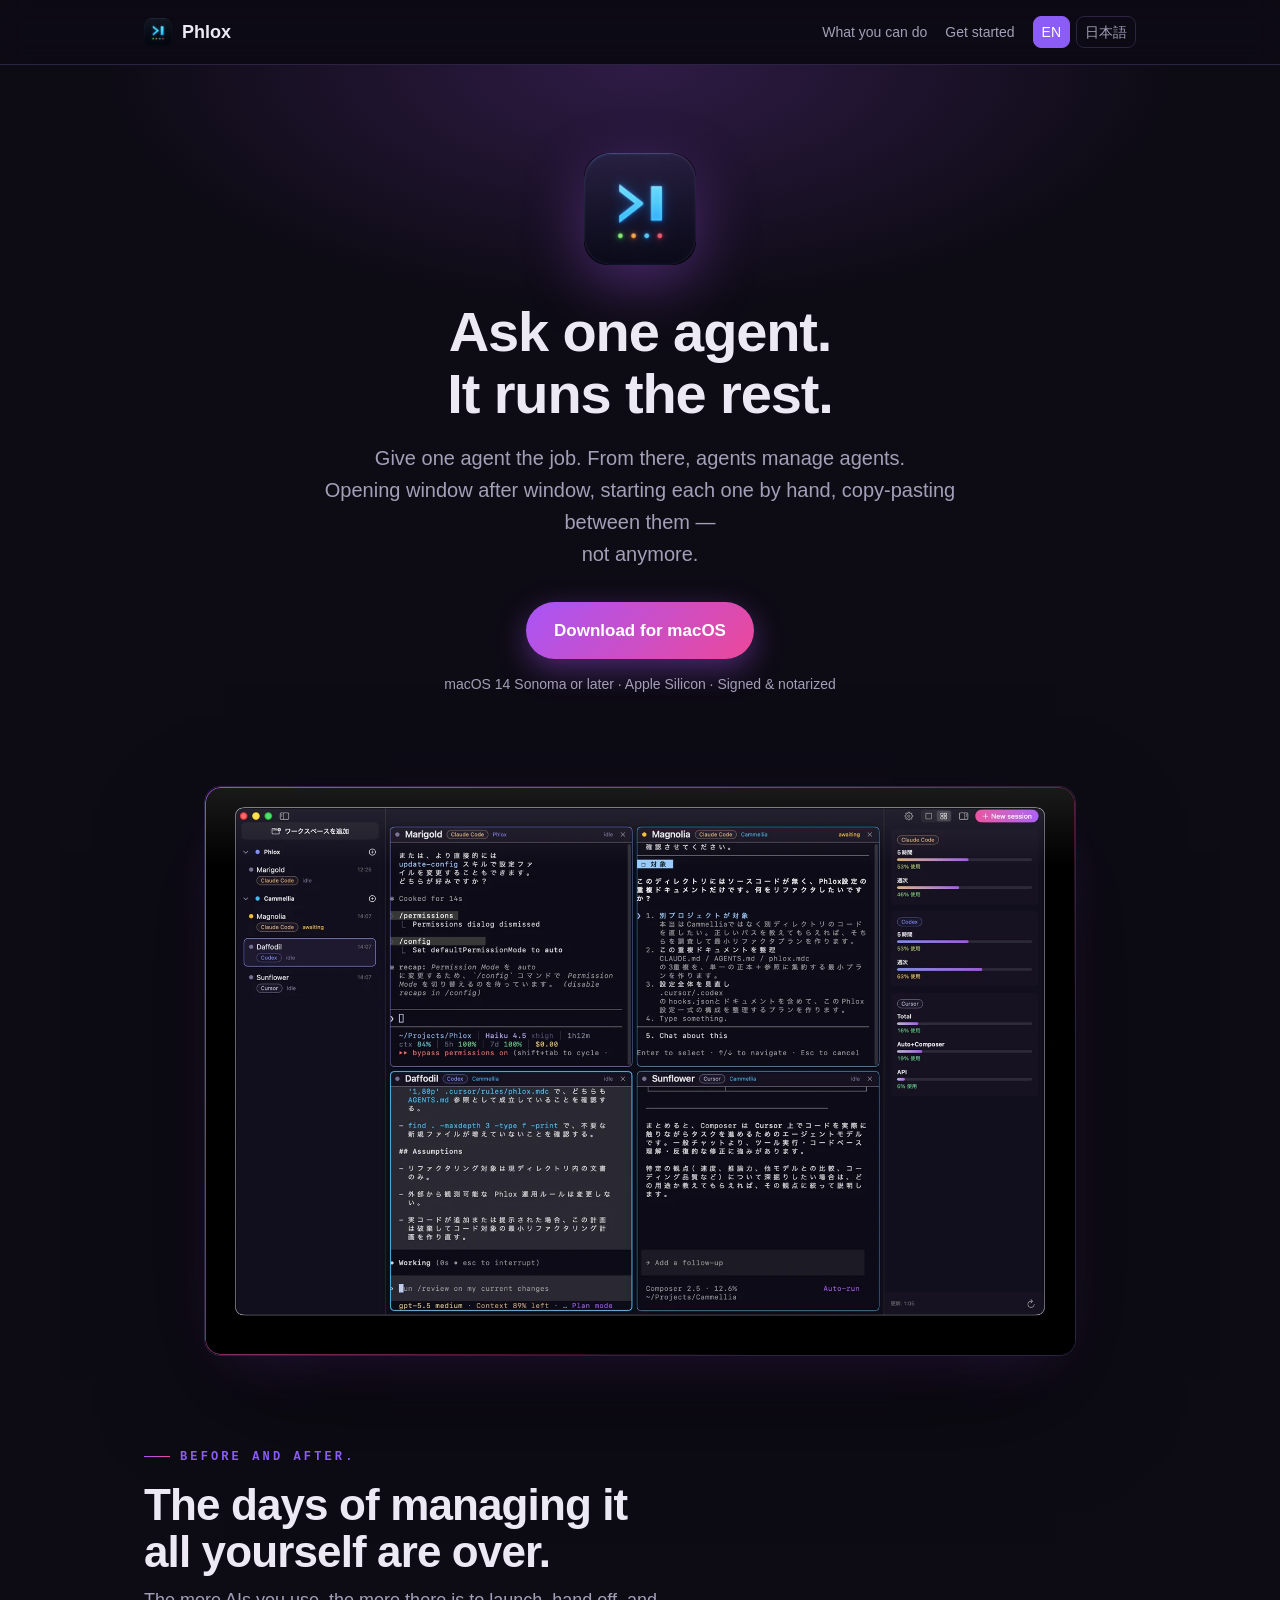
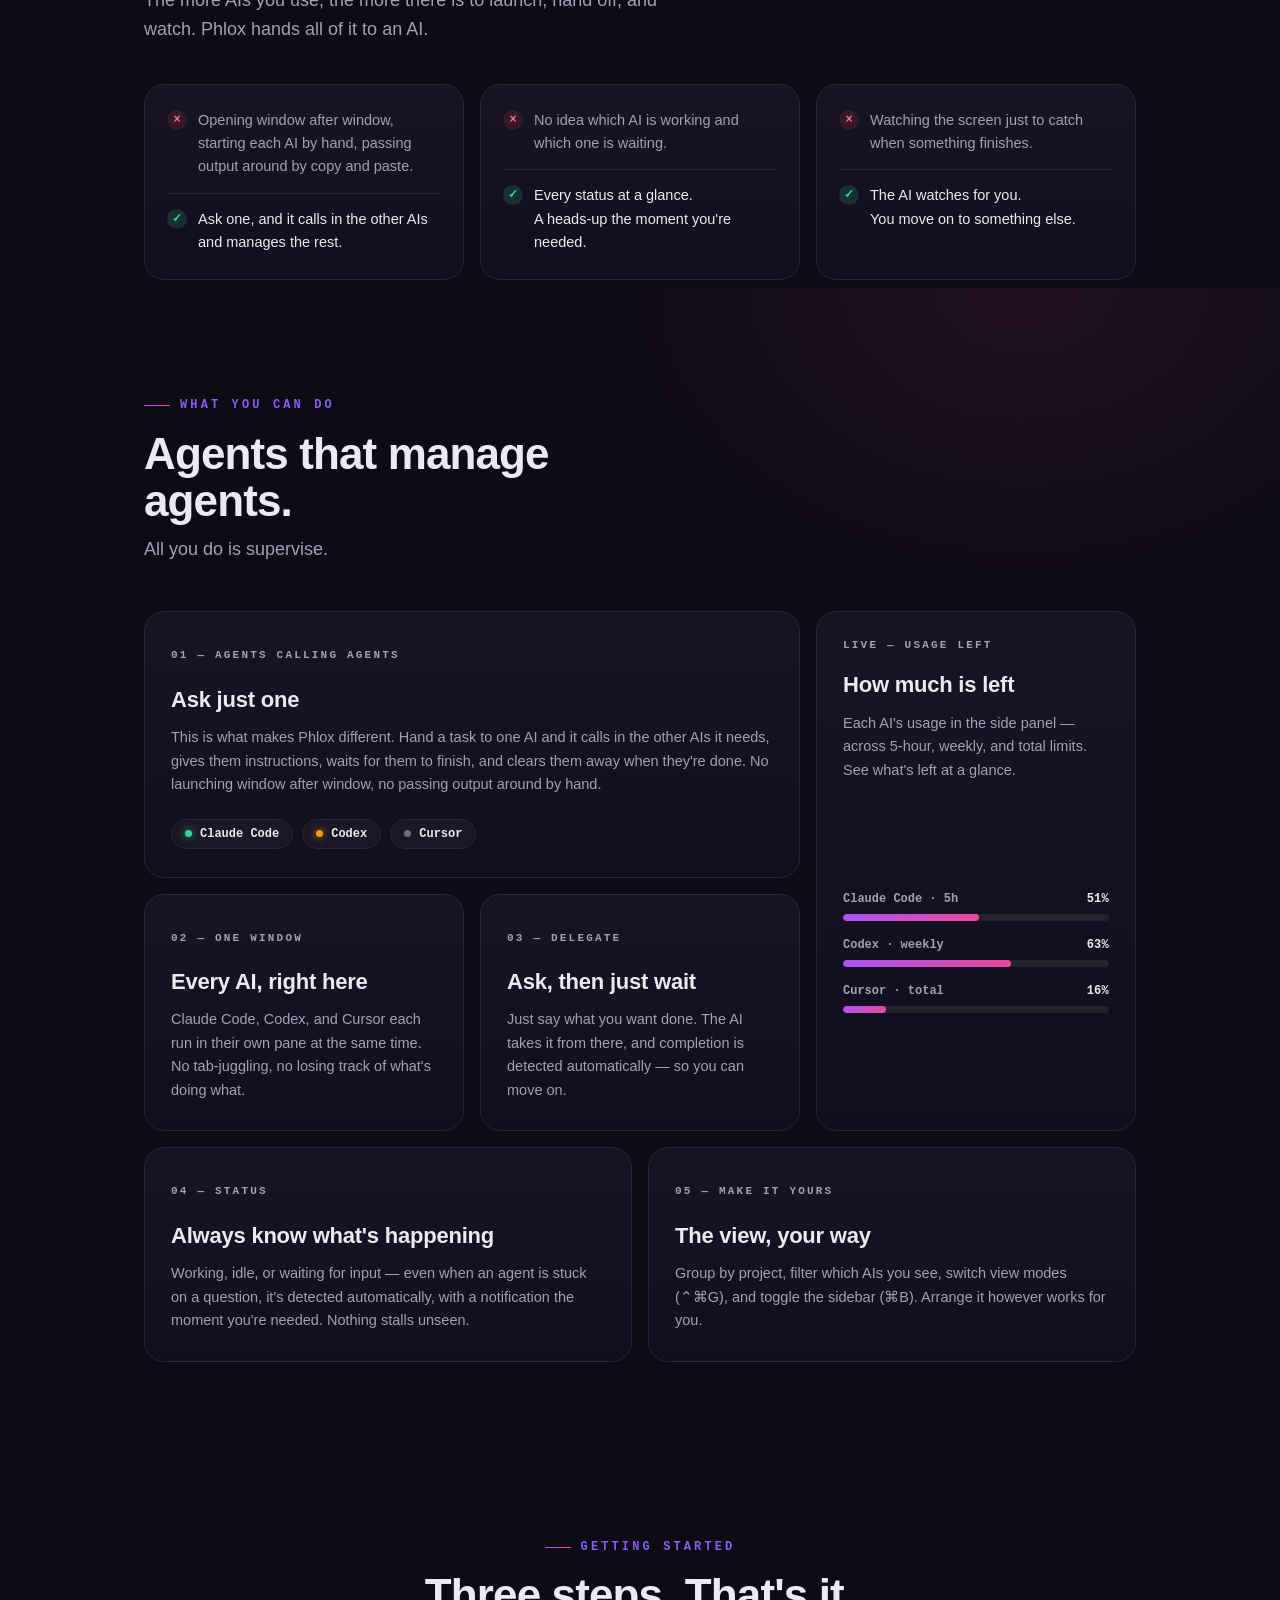
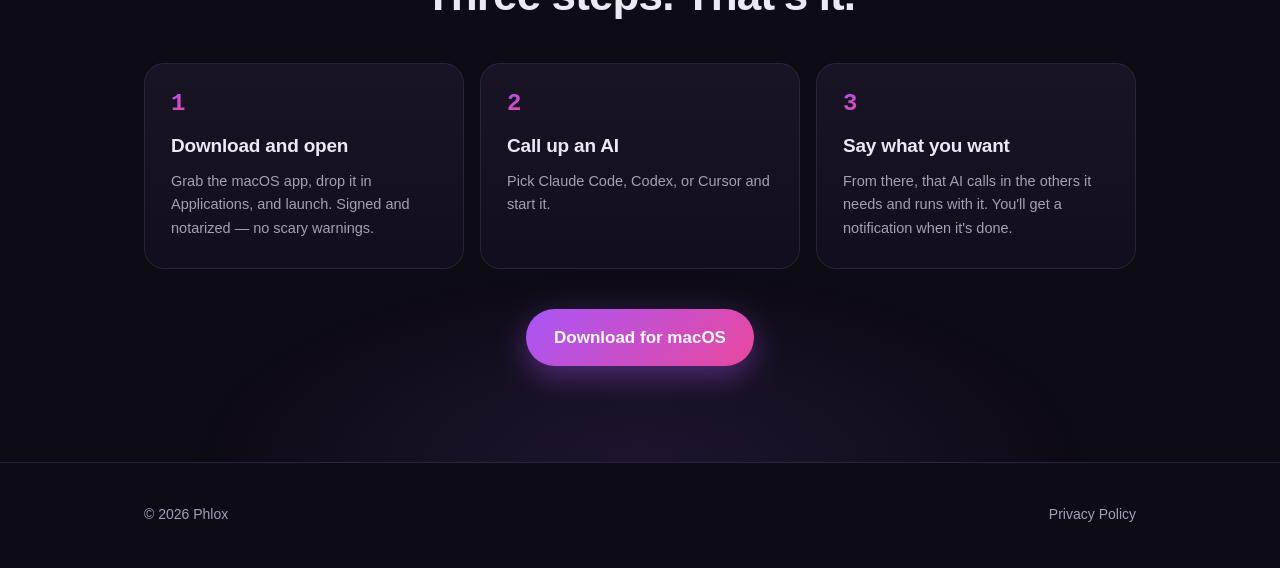
==== commit a024418b: "サイト/appcastをv0.4.0向けに更新" ====
--- a/index.html
+++ b/index.html
@@ -2,6 +2,21 @@
 <html lang="en">
 <head>
   <meta charset="UTF-8" />
+  <script>
+    (function () {
+      try {
+        if (!localStorage.getItem('phlox.lang')) {
+          var lang = (navigator.language || '').toLowerCase();
+          if (lang.indexOf('ja') === 0) {
+            localStorage.setItem('phlox.lang', 'ja');
+            location.replace('/ja/');
+          } else {
+            localStorage.setItem('phlox.lang', 'en');
+          }
+        }
+      } catch (e) {}
+    })();
+  </script>
   <meta name="viewport" content="width=device-width, initial-scale=1.0" />
   <title>Phlox — Ask one agent. It runs the rest.</title>
   <meta name="description" content="Hand a task to a single AI, and it calls in the others — instructing them, waiting on them, and wrapping up when they're done. Claude Code, Codex, and Cursor, in one Mac app." />
@@ -10,6 +25,9 @@
   <meta property="og:type" content="website" />
   <meta property="og:url" content="https://phlox.cc/" />
   <meta property="og:image" content="https://phlox.cc/assets/icon.png" />
+  <link rel="alternate" hreflang="en" href="https://phlox.cc/" />
+  <link rel="alternate" hreflang="ja" href="https://phlox.cc/ja/" />
+  <link rel="alternate" hreflang="x-default" href="https://phlox.cc/" />
   <link rel="icon" href="assets/icon.png" />
   <link rel="stylesheet" href="styles.css" />
 </head>
@@ -181,6 +199,7 @@
   <footer>
     <div class="container foot">
       <span>© 2026 Phlox</span>
+      <span><a href="/privacy">Privacy Policy</a></span>
     </div>
   </footer>
 </body>
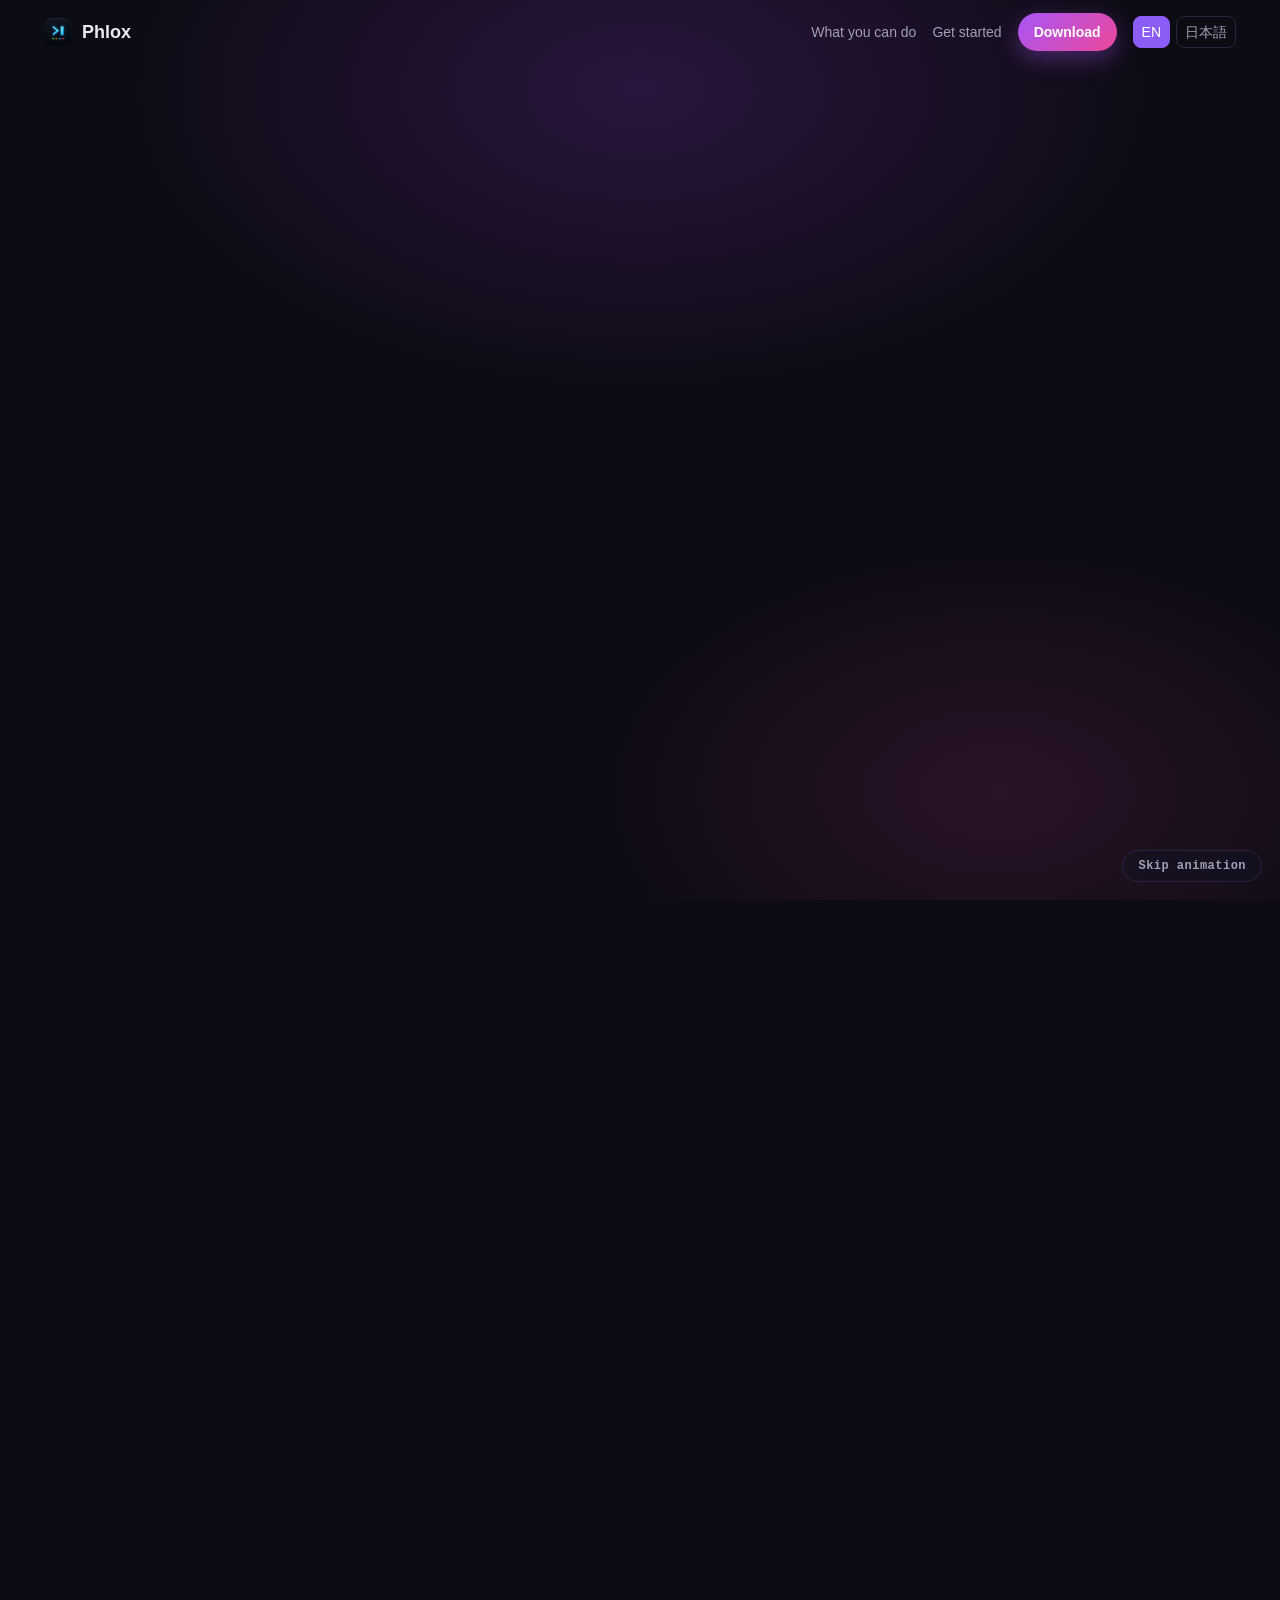
==== commit 5c78865c: "サイト/appcastをv0.6.0向けに更新" ====
--- a/index.html
+++ b/index.html
@@ -29,9 +29,31 @@
   <link rel="alternate" hreflang="ja" href="https://phlox.cc/ja/" />
   <link rel="alternate" hreflang="x-default" href="https://phlox.cc/" />
   <link rel="icon" href="assets/icon.png" />
+  <link rel="preload" as="image" href="assets/screenshot.webp" />
   <link rel="stylesheet" href="styles.css" />
+  <link rel="stylesheet" href="cine.css" />
 </head>
 <body>
+  <!-- Cinematic experience: a pinned scroll-scrubbed composition.
+       Shown only once app.js has mounted (html.cine-on); otherwise the
+       full static page below is served (SEO + no-JS + load-failure safe). -->
+  <div id="cine" aria-hidden="true">
+    <nav id="cine-nav">
+      <a class="brand" href="/"><img src="assets/icon.png" alt="Phlox" />Phlox</a>
+      <div class="nav-right">
+        <a href="#features" data-seek="0.6">What you can do</a>
+        <a href="#start" data-seek="0.9">Get started</a>
+        <a class="cine-dl" href="https://github.com/HMNZK/phlox-dist/releases/latest/download/Phlox.dmg">Download</a>
+        <span class="lang"><a href="/" class="active">EN</a><a href="/ja/">日本語</a></span>
+      </div>
+    </nav>
+    <div id="cine-stick"><div id="cine-root"></div></div>
+    <div id="cine-cue"><span class="mouse"></span><span>Scroll</span></div>
+    <button type="button" id="skip-btn">Skip animation</button>
+  </div>
+
+  <!-- Static fallback = the real, indexable page. Hidden when cine is on. -->
+  <div id="fallback">
   <header>
     <div class="container nav">
       <a class="brand" href="/"><img src="assets/icon.png" alt="Phlox" />Phlox</a>
@@ -52,8 +74,8 @@
         <img class="app-icon" src="assets/icon.png" alt="Phlox app icon" />
         <h1>Ask one agent.<br />It runs the rest.</h1>
         <p class="sub">Give one agent the job. From there, agents manage agents.<br />
-          Opening window after window, starting each one by hand, copy-pasting between them —<br />
-          not anymore.</p>
+          Opening window after window, starting each one by hand,<br />
+          copy-pasting between them — not anymore.</p>
         <div class="cta">
           <a class="btn-primary" href="https://github.com/HMNZK/phlox-dist/releases/latest/download/Phlox.dmg">Download for macOS</a>
         </div>
@@ -179,28 +201,14 @@
     </section>
   </main>
 
-  <script>
-    document.documentElement.classList.add('js');
-    (function () {
-      var els = document.querySelectorAll('.feat');
-      if (!('IntersectionObserver' in window)) {
-        els.forEach(function (e) { e.classList.add('in'); });
-        return;
-      }
-      var io = new IntersectionObserver(function (entries) {
-        entries.forEach(function (en) {
-          if (en.isIntersecting) { en.target.classList.add('in'); io.unobserve(en.target); }
-        });
-      }, { threshold: 0.18 });
-      els.forEach(function (e) { io.observe(e); });
-    })();
-  </script>
-
   <footer>
     <div class="container foot">
       <span>© 2026 Phlox</span>
       <span><a href="/privacy">Privacy Policy</a></span>
     </div>
   </footer>
+  </div><!-- /#fallback -->
+
+  <script type="module" src="app.js"></script>
 </body>
 </html>
--- a/styles.css
+++ b/styles.css
@@ -28,6 +28,10 @@
 
 a { color: inherit; text-decoration: none; }
 
+/* visible keyboard focus (quality floor) — outline follows each element's own radius */
+:focus-visible { outline: 2px solid var(--accent); outline-offset: 3px; }
+.btn-primary:focus-visible { outline-offset: 4px; }
+
 .container { max-width: var(--maxw); margin: 0 auto; padding: 0 24px; }
 
 /* ---- Header ---- */
@@ -48,6 +52,7 @@
 .brand { display: flex; align-items: center; gap: 10px; font-weight: 700; font-size: 18px; }
 .brand img { width: 28px; height: 28px; border-radius: 7px; }
 .nav-right { display: flex; align-items: center; gap: 18px; font-size: 14px; color: var(--muted); }
+.nav-right a { white-space: nowrap; }
 .nav-right a:hover { color: var(--text); }
 .lang { display: inline-flex; gap: 6px; }
 .lang a { padding: 4px 8px; border-radius: 8px; border: 1px solid var(--border); }
@@ -68,12 +73,14 @@
   margin: 28px 0 16px;
   letter-spacing: -0.02em;
   font-weight: 800;
+  text-wrap: balance;
 }
 .hero p.sub {
   font-size: clamp(17px, 2.4vw, 20px);
   color: var(--muted);
   max-width: 640px;
   margin: 0 auto 32px;
+  text-wrap: balance;
 }
 .cta { display: inline-flex; align-items: center; gap: 10px; }
 .btn-primary {
@@ -166,9 +173,9 @@
 .features h2 {
   font-size: clamp(28px, 4.6vw, 44px);
   line-height: 1.08; letter-spacing: -0.02em; font-weight: 800;
-  margin: 16px 0 10px; max-width: 18ch;
-}
-.features .lead { margin: 0; color: var(--muted); font-size: clamp(16px, 2vw, 18px); max-width: 56ch; }
+  margin: 16px 0 10px; max-width: 18ch; text-wrap: balance;
+}
+.features .lead { margin: 0; color: var(--muted); font-size: clamp(16px, 2vw, 18px); max-width: 56ch; text-wrap: pretty; }
 
 .bento { display: grid; grid-template-columns: repeat(6, 1fr); gap: 16px; }
 .feat {
@@ -238,17 +245,19 @@
 .problem h2 {
   font-size: clamp(28px, 4.6vw, 44px);
   line-height: 1.08; letter-spacing: -0.02em; font-weight: 800;
-  margin: 16px 0 10px; max-width: 20ch;
-}
-.problem .lead { margin: 0; color: var(--muted); font-size: clamp(16px, 2vw, 18px); max-width: 56ch; }
+  margin: 16px 0 10px; max-width: 20ch; text-wrap: balance;
+}
+.problem .lead { margin: 0; color: var(--muted); font-size: clamp(16px, 2vw, 18px); max-width: 56ch; text-wrap: pretty; }
 .pains { display: grid; grid-template-columns: repeat(3, 1fr); gap: 16px; }
 .pain {
+  display: flex; flex-direction: column;
   background: linear-gradient(180deg, rgba(26, 22, 38, 0.92), rgba(18, 15, 30, 0.92));
   border: 1px solid var(--border); border-radius: 20px; padding: 24px 22px;
 }
 .pain .row { display: flex; gap: 11px; align-items: flex-start; font-size: 14.5px; line-height: 1.62; }
 .pain .bad { color: var(--muted); }
-.pain .good { color: var(--text); margin-top: 14px; padding-top: 14px; border-top: 1px solid var(--border); }
+/* pin the "after" row to the bottom so the dividers line up across cards */
+.pain .good { color: var(--text); margin-top: auto; padding-top: 14px; border-top: 1px solid var(--border); }
 .pain .ic {
   flex: none; width: 20px; height: 20px; border-radius: 50%;
   display: grid; place-items: center; font: 700 12px/1 var(--mono); margin-top: 1px;
@@ -267,6 +276,7 @@
 .start h2 {
   font-size: clamp(28px, 4.6vw, 44px);
   line-height: 1.08; letter-spacing: -0.02em; font-weight: 800; margin: 16px 0 0;
+  text-wrap: balance;
 }
 .steps { display: grid; grid-template-columns: repeat(3, 1fr); gap: 16px; text-align: left; margin: 0 0 40px; }
 .step {
@@ -300,6 +310,11 @@
   .hero { padding: 56px 0 40px; }
   .pains, .steps { grid-template-columns: 1fr; }
 }
+/* narrow screens: drop in-page anchors, keep the language switcher on one line */
+@media (max-width: 640px) {
+  .nav-right { gap: 12px; }
+  .nav-right a[href^="#"] { display: none; }
+}
 @media (max-width: 620px) {
   .bento { grid-template-columns: 1fr; }
   .feat, .feat-a, .feat-usage, .feat-e, .feat-f { grid-column: span 1; }
--- a/cine.css
+++ b/cine.css
@@ -0,0 +1,124 @@
+/* ===========================================================================
+   Cinematic layer — a pinned scroll-scrubbed composition.
+   Visible only when app.js has mounted and added html.cine-on.
+   Without JS / on load failure / with reduced-motion, the static #fallback
+   page is served instead (SEO-safe, no broken first paint).
+   =========================================================================== */
+
+html:not(.cine-on) #cine { display: none; }
+html.cine-on #fallback { display: none; }
+html.cine-on, html.cine-on body { background: #0d0b14; }
+/* let the long scroll drive the scrub; avoid overscroll bounce stealing it */
+html.cine-on body { overscroll-behavior-y: none; }
+
+/* The scroll track. Its height is the "film length": app.js maps scroll
+   position across it onto the composition timeline. Taller = more scroll per
+   unit of animation, i.e. a slower, more deliberate scrub. */
+#cine {
+  position: relative;
+  height: 1000vh;           /* paced length of the scroll-through (~1.7x slower than 640vh) */
+  z-index: 1;
+}
+#cine-stick {
+  position: sticky;
+  top: 0;
+  height: 100vh;
+  height: 100svh;           /* avoid mobile URL-bar jump */
+  overflow: hidden;
+  background: #0d0b14;
+}
+#cine-root { width: 100vw; height: 100vh; height: 100svh; }
+#cine-root > * { width: 100% !important; height: 100% !important; }
+
+/* Persistent navigation overlay — real, clickable links so the page's
+   information architecture and CTA survive the timeline. */
+#cine-nav {
+  position: fixed;
+  top: 0; left: 0; right: 0;
+  z-index: 30;
+  display: flex; align-items: center; justify-content: space-between;
+  height: 64px; padding: 0 24px;
+  max-width: 1240px; margin: 0 auto;
+  pointer-events: none;     /* let non-interactive areas pass clicks to scroll */
+}
+#cine-nav a, #cine-nav .lang { pointer-events: auto; }
+#cine-nav .brand {
+  display: flex; align-items: center; gap: 10px;
+  font-weight: 700; font-size: 18px; color: #ece9f5;
+  text-decoration: none;
+}
+#cine-nav .brand img { width: 28px; height: 28px; border-radius: 7px; }
+#cine-nav .nav-right {
+  display: flex; align-items: center; gap: 16px;
+  font-size: 14px; color: #a39fb8;
+}
+#cine-nav .nav-right > a { color: #a39fb8; text-decoration: none; white-space: nowrap; transition: color .2s ease; }
+#cine-nav .nav-right > a:hover { color: #ece9f5; }
+#cine-nav .cine-dl {
+  color: #fff !important;
+  background: linear-gradient(135deg, #a855f7 0%, #ec4899 100%);
+  padding: 8px 16px; border-radius: 999px; font-weight: 700;
+  box-shadow: 0 8px 22px rgba(168, 85, 247, 0.35);
+}
+#cine-nav .lang { display: inline-flex; gap: 6px; }
+#cine-nav .lang a {
+  padding: 4px 8px; border-radius: 8px; color: #a39fb8; text-decoration: none;
+  border: 1px solid #2a2440;
+}
+#cine-nav .lang a.active { background: #8b5cf6; color: #fff; border-color: #8b5cf6; }
+
+/* Skip control — escape hatch to the plain page. */
+#skip-btn {
+  position: fixed;
+  right: 18px; bottom: 18px;
+  z-index: 30;
+  font: 600 12px/1 ui-monospace, "SF Mono", Menlo, monospace;
+  letter-spacing: .04em;
+  color: #a39fb8;
+  background: rgba(20, 17, 33, 0.72);
+  border: 1px solid #2a2440;
+  border-radius: 999px;
+  padding: 9px 15px;
+  cursor: pointer;
+  backdrop-filter: blur(8px);
+  transition: color .2s ease, border-color .2s ease, transform .1s ease;
+}
+#skip-btn:hover { color: #ece9f5; border-color: #8b5cf6; }
+#skip-btn:active { transform: scale(.96); }
+
+/* Scroll cue — a quiet hint that the page is scroll-driven. app.js fades it
+   out after the first scroll (adds html.scrolled). */
+#cine-cue {
+  position: fixed;
+  left: 50%; bottom: 22px; transform: translateX(-50%);
+  z-index: 25;
+  display: flex; flex-direction: column; align-items: center; gap: 8px;
+  font: 600 11px/1 ui-monospace, "SF Mono", Menlo, monospace;
+  letter-spacing: .22em; text-transform: uppercase;
+  color: #a39fb8;
+  pointer-events: none;
+  transition: opacity .5s ease;
+}
+#cine-cue .mouse {
+  width: 22px; height: 34px; border: 1.5px solid #4a4368; border-radius: 12px;
+  position: relative;
+}
+#cine-cue .mouse::after {
+  content: ""; position: absolute; left: 50%; top: 6px; width: 3px; height: 6px;
+  border-radius: 2px; background: #8b5cf6; transform: translateX(-50%);
+  animation: cueWheel 1.6s ease-in-out infinite;
+}
+@keyframes cueWheel { 0%,100% { opacity: .3; transform: translate(-50%, 0); } 50% { opacity: 1; transform: translate(-50%, 7px); } }
+html.scrolled #cine-cue { opacity: 0; }
+
+:focus-visible { outline: 2px solid #8b5cf6; outline-offset: 3px; }
+
+@media (max-width: 640px) {
+  #cine-nav { padding: 0 16px; gap: 8px; }
+  #cine-nav .nav-right { gap: 10px; }
+  #cine-nav .nav-right > a:not(.cine-dl) { display: none; }  /* keep brand · Download · lang */
+}
+
+@media (prefers-reduced-motion: reduce) {
+  #cine-cue .mouse::after { animation: none; }
+}
